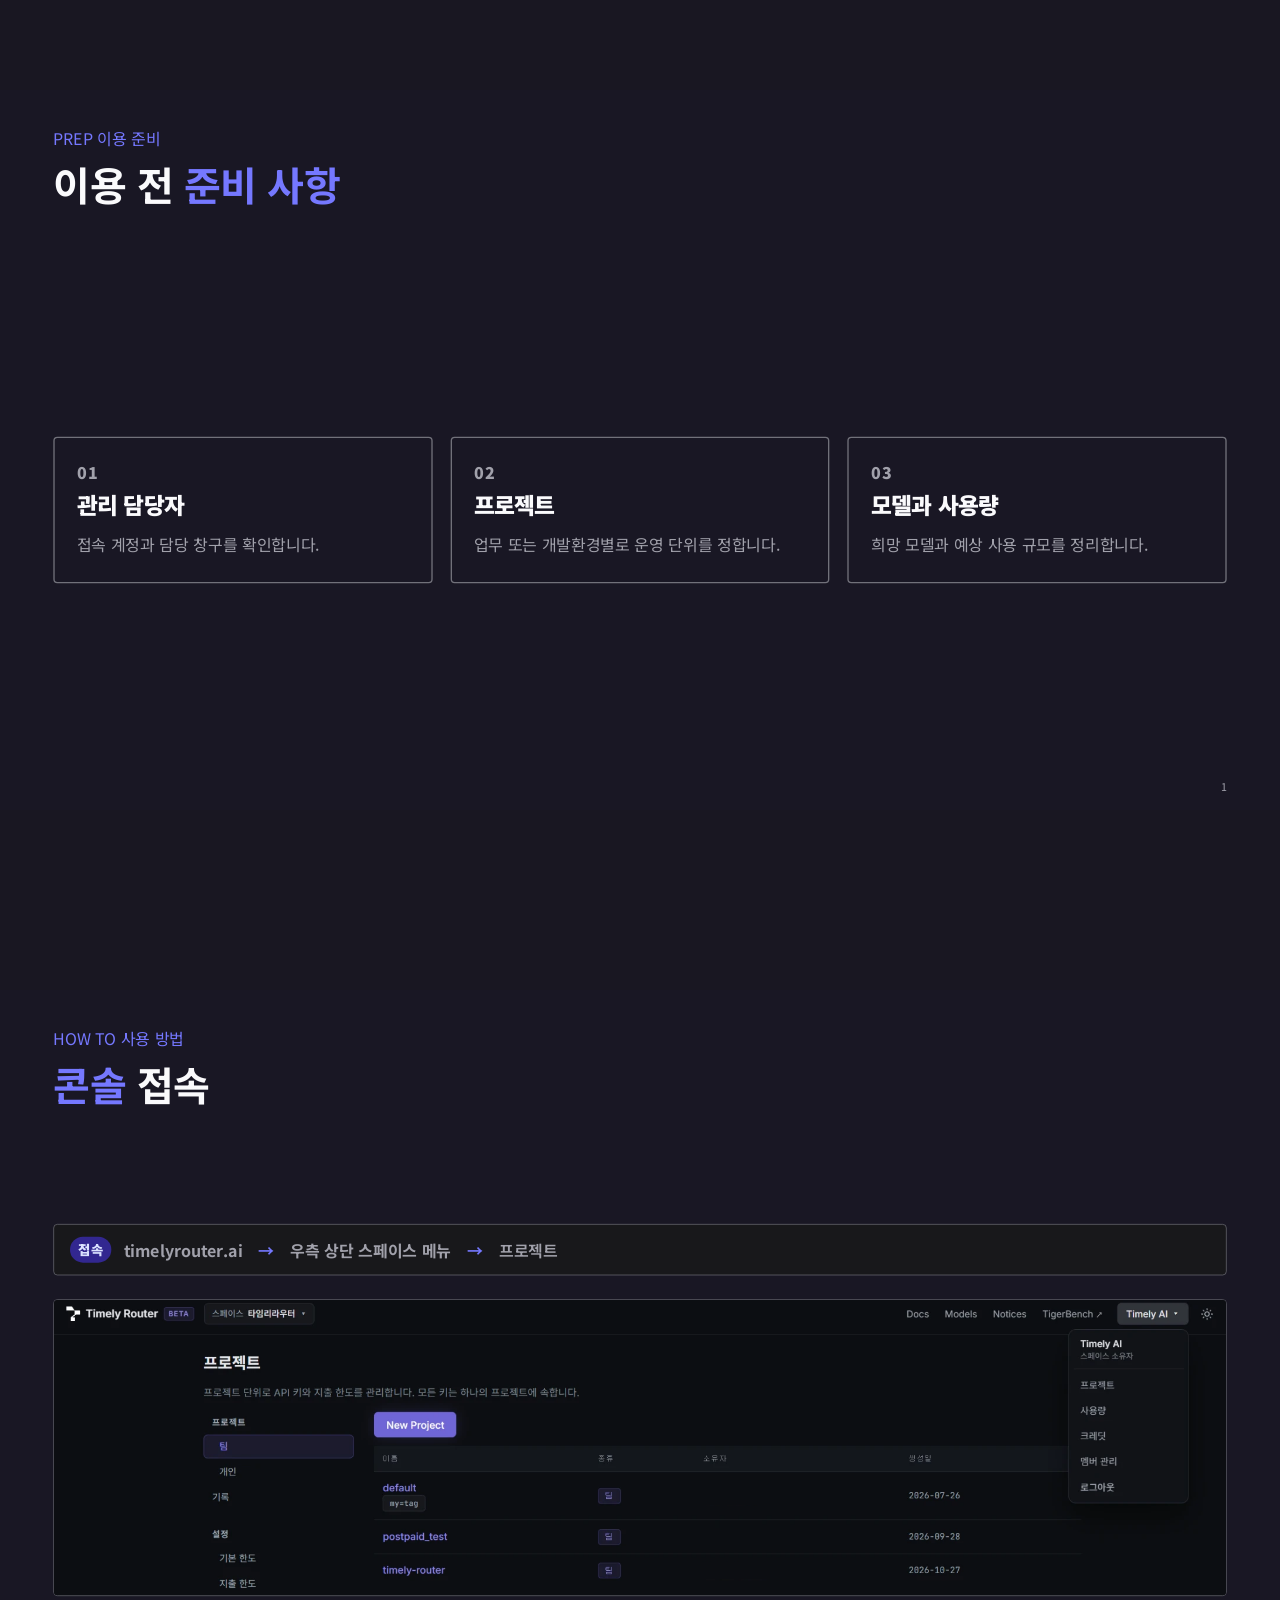
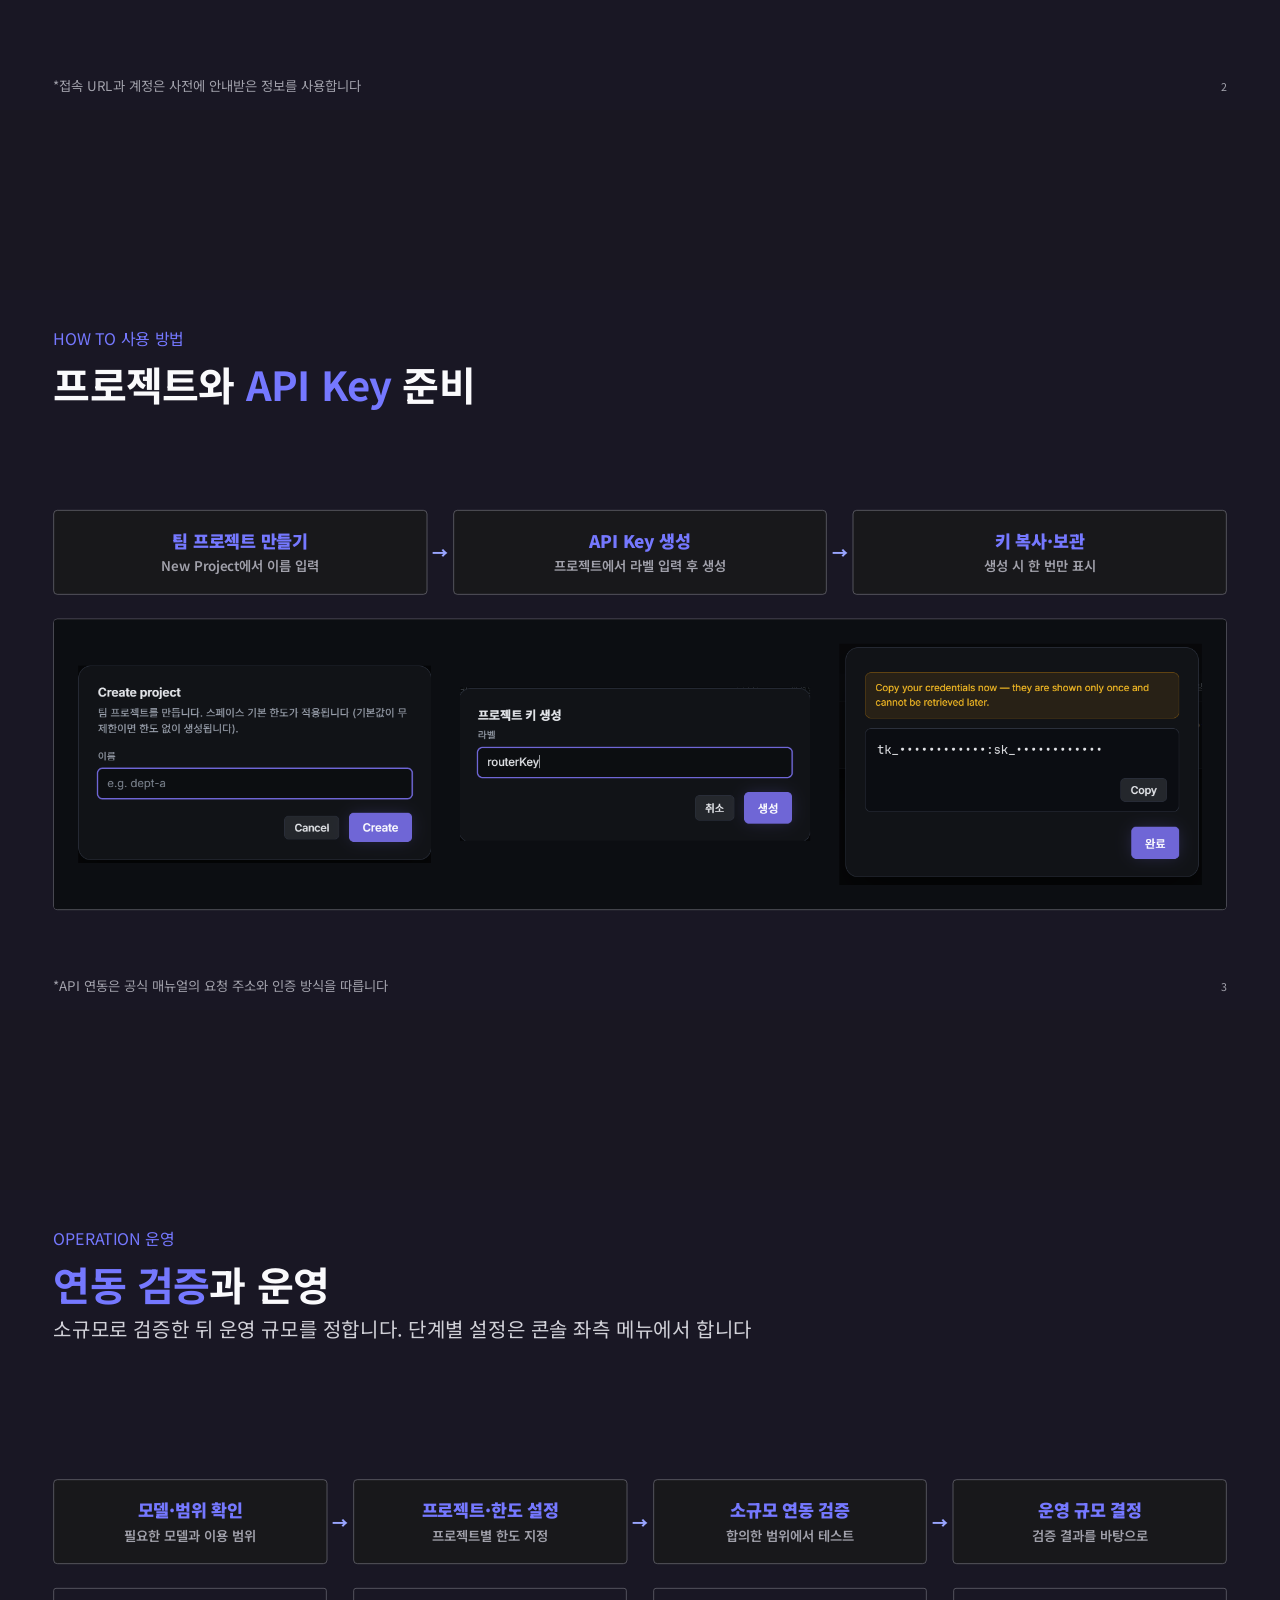
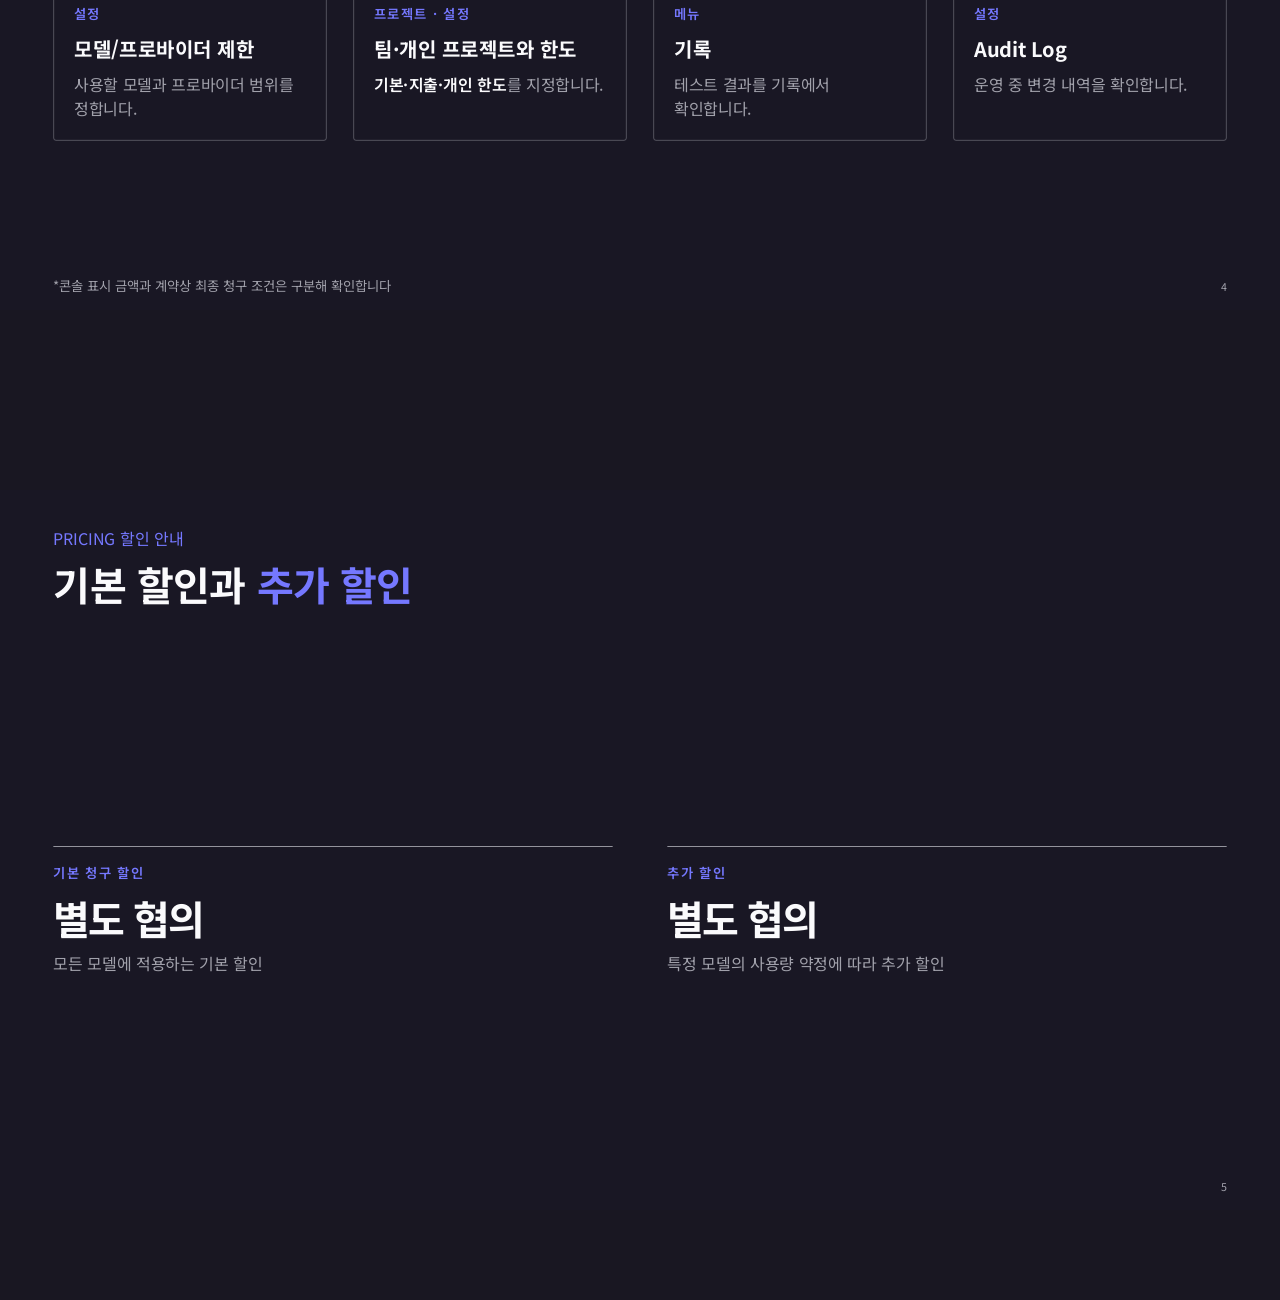
==== decks/timely-router-sk/deck.dark.html @ b6479460 "Switch Router deck to Lift Dark theme Co-Authored-By: Claude Opus 5.5 <noreply@anthropic.com> Claude" ====
<!DOCTYPE html>
<html data-theme="dark" lang="ko">
<head>
<meta charset="utf-8">
<title>Router 사용 방법과 할인 안내 (삽입용 본문 6장)</title>
<style>
/* ============================================================================
   upstage-deck.css — Upstage Deck (1920×1080)  ·  skill v2.1
   정본: Upstage Design System (Claude Design 프로젝트, 2026-09-11 3차 내보내기 · 09112)
         templates/{blue,dark,purple}-deck · tokens/deck.css · components/deck/*
         guidelines/deck_{grid,layout_rules,style_rules}.html
   이 파일은 정본의 값을 CSS 클래스로 옮긴 사본이다. 값을 바꾸려면 정본을 먼저 바꾸고
   scripts/sync-check.py 로 차이를 확인한 뒤 여기에 반영한다.
   레이아웃·타이포 = 1벌 (테마 무관) / 색 = [data-theme] 로만 바뀐다.
   덱 파일에서는 hex 를 쓰지 않는다. 색은 항상 var(--deck-*) 로만 참조한다.
   ============================================================================ */

/* ---------- 0. 팔레트 (테마별로 바뀌는 유일한 레이어) ----------
   각 값 옆 주석 = 정본 팔레트 토큰 (product.css --color-* / marketing.css) */
:root, [data-theme="blue"] {
  --deck-ground-cover: #99A5FF;        /* brand-300 · cover, ending */
  --deck-ground-mid: #C2CBFF;          /* brand-200 · contents, divider */
  --deck-ground-body: #FFFFFF;         /* neutral-0 */
  --deck-accent: #5B52FF;              /* brand-500 · eyebrow, emphasis, our bar, --primary */
  --deck-accent-cover: #5B52FF;        /* cover eyebrow */
  --deck-accent-soft: #99A5FF;         /* brand-300 · secondary strokes */
  --deck-text: #0A0A0C;                /* neutral-950 · ink */
  --deck-text-cover: #0A0A0C;          /* cover/ending title, byline, rule, footer */
  --deck-text-muted: #27272A;          /* neutral-800 · body sub, divider desc */
  --deck-text-subtle: #52525B;         /* neutral-600 · card + callout body, chart label */
  --deck-text-faint: #71717A;          /* neutral-500 · axis, captions */
  --deck-text-foot: #A1A1AB;           /* neutral-400 · footnote, placeholder */
  --deck-surface-tint: #F4F4F7;        /* neutral-100 · callout */
  --deck-rule: #D1D1D8;                /* neutral-300 · every stroke (200 dies on a projector) */
  --deck-rule-row: #A1A1AB;            /* neutral-400 · table row rules */
  --deck-rule-dark: #52525B;           /* neutral-600 · quote rule */
  --deck-track: #E4E4E9;               /* neutral-200 · bar-track FILL only */
  --deck-compare: #A1A1AB;             /* neutral-400 · competitor bars — never ink */
  --deck-featured-stroke: #0A0A0C;     /* featured card = ink border */
  --deck-impact-bg: #18181B;           /* neutral-900 · impact block */
  --deck-impact-text: #FFFFFF;
  --deck-line-art: #FFFFFF;            /* neutral-0 · cover/ending line-art */
  --deck-line-art-opacity: 0.45;
  --deck-card-bg: #FFFFFF;             /* neutral-0 · --card (deck components) */
  --deck-card-soft: #FAFAFC;           /* neutral-50 · --subtle */
  --deck-accent-tint: #EBF0FF;         /* brand-50 · --accent (pills, badges) */
  --deck-pill-border: #DBE2FF;         /* brand-100 */
  --deck-on-accent: #FFFFFF;           /* --primary-foreground */
  --deck-on-accent-dim: #C2CBFF;       /* brand-200 · label on accent fill */
  --deck-logo-lockup: url("[data-uri]");
  --deck-logo-lockup-cover: url("[data-uri]");
  --deck-logo-symbol: url("[data-uri]");
  --deck-pagenum: #A1A1AB;             /* neutral-400 · page number, all decks — never the accent */
  --deck-rule-top: #18181B;            /* neutral-900 · rule-top card / stat-line anchor */
  --deck-quote-rule: #52525B;          /* neutral-600 */
  --deck-ladder-rule: #D1D1D8;         /* neutral-300 · level-row hairline */
  --deck-cur-fill: #F4F4F7;            /* neutral-100 · level-row.cur */
  --deck-fill-hot: #5B52FF;            /* brand-500 · concept.hi / compare.now fill */
  --deck-on-fill: #FFFFFF;
  --deck-accent-fg: #3725AE;           /* brand-800 · --accent-foreground: text on accent tint (pills, badges, hot row) */
  --deck-on-fill-line: rgba(255,255,255,.55);
  --deck-diagram-connector: #99A5FF;  /* brand-300 · 연결선 */
  --deck-diagram-band: #C2CBFF;       /* brand-200 · 소프트 링·밴드 */
  --deck-diagram-fill: #EBF0FF;       /* brand-50 · 강조 면 */
}
[data-theme="dark"] {
  --deck-ground-cover: #0A0A0C;        /* neutral-950 */
  --deck-ground-mid: #0A0A0C;          /* neutral-950 · contents, divider (= cover) */
  --deck-ground-body: #191724;         /* indigo-tinted near-black · body ground (2026-09) */
  --deck-accent: #7578FF;              /* brand-400 — brand-500 은 다크에서 잠긴다 */
  --deck-accent-cover: #7578FF;
  --deck-accent-soft: #99A5FF;         /* brand-300 */
  --deck-text: #FAFAFC;                /* neutral-50 */
  --deck-text-cover: #FAFAFC;
  --deck-text-muted: #D1D1D8;          /* neutral-300 */
  --deck-text-subtle: #A1A1AB;         /* neutral-400 */
  --deck-text-faint: #A1A1AB;
  --deck-text-foot: #A1A1AB;
  --deck-surface-tint: #0A0A0C;        /* neutral-950 · callout on the #191724 body */
  --deck-rule: #71717A;                /* neutral-500 · --deck-stroke on dark (600 은 2.6:1) */
  --deck-rule-row: #52525B;            /* neutral-600 */
  --deck-rule-dark: #71717A;           /* neutral-500 */
  --deck-track: #27272A;               /* neutral-800 */
  --deck-compare: #D1D1D8;             /* neutral-300 */
  --deck-featured-stroke: #FAFAFC;     /* neutral-50 */
  --deck-impact-bg: #FAFAFC;           /* impact 는 밝게 반전 */
  --deck-impact-text: #0A0A0C;
  --deck-line-art: #8D5DF4;            /* purple-400 */
  --deck-line-art-opacity: 0.7;
  --deck-card-bg: #191724;             /* = body ground (bordered cards on dark) */
  --deck-card-soft: #18181B;           /* neutral-900 · --subtle */
  --deck-accent-tint: #322790;         /* brand-900 */
  --deck-pill-border: #3725AE;         /* brand-800 */
  --deck-on-accent: #FFFFFF;           /* white on brand-500 fill */
  --deck-on-accent-dim: #C2CBFF;       /* brand-200 · label on brand-500 fill */
  --deck-logo-lockup: url("[data-uri]");
  --deck-logo-lockup-cover: url("[data-uri]");
  --deck-logo-symbol: url("[data-uri]");
  --deck-pagenum: #A1A1AB;
  --deck-rule-top: #D1D1D8;            /* neutral-300 on dark */
  --deck-quote-rule: #FFFFFF;          /* neutral-0 on dark */
  --deck-ladder-rule: #71717A;         /* neutral-500 */
  --deck-cur-fill: #0A0A0C;            /* neutral-950 · black current row on #191724 */
  --deck-fill-hot: #5B52FF;            /* brand-500 (400 은 흰 글자 3.6:1) */
  --deck-on-fill: #FFFFFF;
  --deck-accent-fg: #DBE2FF;           /* brand-100 */
  --deck-on-fill-line: rgba(255,255,255,.55);
  --deck-diagram-connector: #99A5FF;  /* brand-300 · 연결선 */
  --deck-diagram-band: #5B52FF;       /* brand-500 · 소프트 링·밴드 (800 은 다크 바탕 1.7:1) */
  --deck-diagram-fill: #322790;       /* brand-900 · 강조 면 */
}
[data-theme="purple"] {
  --deck-ground-cover: #8D5DF4;        /* purple-400 */
  --deck-ground-mid: #EAE6FF;          /* purple-100 (= marketing --hero-bg) */
  --deck-ground-body: #FFFFFF;
  --deck-accent: #805CFB;              /* ups-purple (marketing) */
  --deck-accent-cover: #99A5FF;        /* brand-300 · 보라 바탕 위 파란 eyebrow (라인아트와 같은 색) */
  --deck-accent-soft: #8D5DF4;         /* purple-400 · page number */
  --deck-text: #0A0A0C;
  --deck-text-cover: #FFFFFF;          /* cover/ending 은 흰 잉크 */
  --deck-text-muted: #27272A;
  --deck-text-subtle: #52525B;
  --deck-text-faint: #71717A;
  --deck-text-foot: #A1A1AB;
  --deck-surface-tint: #F1EBFF;        /* purple-50 */
  --deck-rule: #D1D1D8;
  --deck-rule-row: #A1A1AB;
  --deck-rule-dark: #52525B;
  --deck-track: #E4E4E9;
  --deck-compare: #A1A1AB;
  --deck-featured-stroke: #0A0A0C;
  --deck-impact-bg: #18181B;
  --deck-impact-text: #FFFFFF;
  --deck-line-art: #99A5FF;            /* brand-300 · 보라 바탕 위 파란 라인아트 */
  --deck-line-art-opacity: 0.7;
  --deck-card-bg: #FFFFFF;
  --deck-card-soft: #FAFAFC;
  --deck-accent-tint: #F1EBFF;         /* purple-50 */
  --deck-pill-border: #EAE6FF;         /* purple-100 */
  --deck-on-accent: #FFFFFF;
  --deck-on-accent-dim: #EAE6FF;
  --deck-logo-lockup: url("[data-uri]");        /* body 는 검정 */
  --deck-logo-lockup-cover: url("[data-uri]");  /* cover/ending 은 흰색 */
  --deck-logo-symbol: url("[data-uri]");
  --deck-pagenum: #A1A1AB;
  --deck-rule-top: #18181B;
  --deck-quote-rule: #52525B;
  --deck-ladder-rule: #D1D1D8;
  --deck-cur-fill: #F4F4F7;
  --deck-fill-hot: #805CFB;            /* .purple --primary */
  --deck-on-fill: #FFFFFF;
  --deck-accent-fg: #442AD8;           /* .purple --accent-foreground */
  --deck-on-fill-line: rgba(255,255,255,.55);
  --deck-diagram-connector: #8D5DF4;  /* purple-400 · 연결선 */
  --deck-diagram-band: #EAE6FF;       /* purple-100 · 소프트 링·밴드 */
  --deck-diagram-fill: #F1EBFF;       /* purple-50 · 강조 면 */
}

/* ---------- 1. 스테이지 ---------- */
:root {
  --deck-font: "Noto Sans KR", "Noto Sans CJK KR", -apple-system, "Apple SD Gothic Neo", "Segoe UI", Roboto, "Malgun Gothic", sans-serif;
  --deck-w: 1920px; --deck-h: 1080px;
  --deck-gutter: 40px;      /* 3–4 col */
  --deck-gutter-2: 82px;    /* 2 col */
  --deck-gutter-5: 32px; --deck-gutter-6: 26px; --deck-gutter-8: 20px;
  --deck-gap-card: 27px;    /* deck components grid gap */
  --deck-gap-row: 18px;
  --deck-radius: 4px;       /* cards, callouts, charts */
  --deck-radius-component: 6px;    /* deck components (key/concept/compare/case/pipeline/example/screen) — 12 → 6 (2026-09) */
  /* 다이어그램 기하 — 정본 tokens/deck.css §DIAGRAMS (2026-09-11 내보내기) */
  --deck-diagram-stroke: 2px;            /* 연결선 */
  --deck-diagram-stroke-strong: 3px;     /* 강조 흐름 */
  --deck-diagram-dash: 6 5;              /* 궤도·암시 관계 */
  --deck-diagram-node-pitch: 72px;       /* 세로로 쌓는 소스 노드 간격 */
  --deck-diagram-r-hub: 110px;           /* 허브·순환 원 */
  --deck-diagram-r-satellite: 76px;      /* 위성 — 항상 정원 */
  --deck-diagram-r-orbit: 236px;
  --deck-diagram-r-flywheel: 95px;
  --deck-diagram-text-node: 24px;        /* 24–36, 700 */
  --deck-diagram-text-node-max: 36px;
  --deck-diagram-text-sub: 18px;         /* 18–20, 500 */
}
*, *::before, *::after { box-sizing: border-box; }
html, body { margin: 0; background: #191722; }
body { font-family: var(--deck-font); -webkit-font-smoothing: antialiased; }
.deck { display: block; }
.deck > section { height: 100vh; position: relative; overflow: hidden; }
.slide {
  position: absolute; left: 50%; top: 50%;
  width: var(--deck-w); height: var(--deck-h);
  transform: translate(-50%, -50%) scale(var(--deck-scale, 1));
  transform-origin: center; overflow: hidden;
  background: var(--deck-ground-body); color: var(--deck-text);
  font-family: var(--deck-font);
}
.slide, .slide * { word-break: keep-all; overflow-wrap: break-word; }
.slide h1, .slide h2, .slide h3, .slide h4, .slide p, .slide ul, .slide ol, .slide figure, .slide blockquote { margin: 0; padding: 0; }
.slide ul, .slide ol { list-style: none; }
.slide b, .slide strong { font-weight: 600; }
.slide em, .slide i { font-style: normal; }   /* 기울임 금지 — 강조는 굵기로 */
.slide img { display: block; }

@media print {
  @page { size: 1920px 1080px; margin: 0; }
  html, body { background: #fff; }
  .deck > section { height: 1080px; width: 1920px; break-after: page; page-break-after: always; overflow: hidden; }
  .slide { transform: none; left: 0; top: 0; }
  .deck-lines .tp, .deck-lines .tpd { animation: none !important; }
}

/* ---------- 2. 바탕 슬라이드 (cover · contents · divider · ending) ---------- */
.slide.cover, .slide.ending { background: var(--deck-ground-cover); color: var(--deck-text-cover); }
.slide.contents, .slide.divider { background: var(--deck-ground-mid); }

/* 라인아트: svg.deck-lines 인라인. 색은 currentColor. */
.deck-lines { position: absolute; left: 0; top: 0; width: 1920px; height: 1080px; color: var(--deck-line-art); }
.deck-lines > g { opacity: var(--deck-line-art-opacity); }
.deck-lines .tp { stroke-dasharray: 1 1; stroke-dashoffset: 0; animation: deck-trim 5s cubic-bezier(.7,0,.2,1) infinite; }
.deck-lines .tpd { animation: deck-dot 5s cubic-bezier(.7,0,.2,1) infinite; }
@keyframes deck-trim { 0%,40% { stroke-dashoffset: 0 } 58%,66% { stroke-dashoffset: 1 } 84%,100% { stroke-dashoffset: 2 } }
@keyframes deck-dot { 0%,44% { opacity: 1 } 52%,74% { opacity: 0 } 80%,100% { opacity: 1 } }
@media (prefers-reduced-motion: reduce) { .deck-lines .tp, .deck-lines .tpd { animation: none; } }

/* cover — eyebrow 42 y97 / title 108 y174 / rule y540 / byline 36 y601 */
.cover .eyebrow   { position: absolute; left: 90px; top: 97px;  font-size: 42px; line-height: 1; font-weight: 700; color: var(--deck-accent-cover); white-space: nowrap; }
.cover .title     { position: absolute; left: 90px; top: 174px; width: 1500px; font-size: 108px; line-height: 1.2; font-weight: 600; letter-spacing: -0.02em; color: var(--deck-text-cover); }
.cover .rule      { position: absolute; left: 90px; top: 540px; width: 77px; height: 1px; background: var(--deck-text-cover); }
.cover .byline    { position: absolute; left: 90px; top: 601px; font-size: 36px; line-height: 1; font-weight: 400; color: var(--deck-text-cover); white-space: nowrap; }
/* ending — title 108 y105 */
.ending .title    { position: absolute; left: 90px; top: 105px; font-size: 108px; line-height: 1; font-weight: 600; letter-spacing: -0.02em; color: var(--deck-text-cover); }
/* footer (cover · ending): lockup 164 wide x90 y978 · date x380 · copyright right 90 */
.cover .lockup, .ending .lockup { position: absolute; left: 90px; top: 978px; width: 164px; height: 53px; background: var(--deck-logo-lockup-cover) left top / 164px auto no-repeat; }
.date   { position: absolute; left: 380px; top: 993px; font-size: 20px; line-height: 1; font-weight: 400; color: var(--deck-text-cover); white-space: nowrap; }
.copy   { position: absolute; right: 90px; top: 1000px; font-size: 20px; line-height: 1; font-weight: 400; color: var(--deck-text-cover); white-space: nowrap; }

/* contents — 128px word baseline y987 · index bottom-anchored 73 */
.contents .word  { position: absolute; left: 90px; top: 879px; font-size: 128px; line-height: 1; font-weight: 700; letter-spacing: -0.03em; color: var(--deck-text); }
.contents .index { position: absolute; left: 1054px; bottom: 73px; display: grid; grid-template-columns: 46px auto; row-gap: 39px; font-size: 40px; line-height: 40px; font-weight: 400; color: var(--deck-text); }

/* divider — eyebrow 42 y106 · title 96/1.1 y174 (2줄 허용) · desc 36 flows 49px below · symbol 69 tall bottom-right */
.divider .eyebrow { position: absolute; left: 90px; top: 106px; font-size: 42px; line-height: 1; font-weight: 700; color: var(--deck-accent); white-space: nowrap; }
.divider .head    { position: absolute; left: 90px; top: 174px; width: 1500px; display: flex; flex-direction: column; gap: 49px; }
.divider .title   { font-size: 96px; line-height: 1.2; font-weight: 700; letter-spacing: -0.02em; color: var(--deck-text); }
.divider .desc    { width: 1200px; font-size: 36px; line-height: 1.4; font-weight: 400; color: var(--deck-text-muted); }
.divider .index   { position: absolute; left: 98px; top: 637px; display: grid; grid-template-columns: 88px 776px 88px 490px; row-gap: 22px; font-size: 30px; line-height: 30px; font-weight: 400; color: var(--deck-text); }
.symbol { position: absolute; right: 90px; bottom: 59px; width: 58px; height: 69px; background: var(--deck-logo-symbol) center / contain no-repeat; }

/* ---------- 3. 본문 슬라이드 (body) ---------- */
/* head: eyebrow 24/400 y61 · title 60 y110 · sub 30 y193 — x80, 폭 1760 */
.body .eyebrow { position: absolute; left: 80px; top: 61px;  font-size: 24px; line-height: 1; font-weight: 400; color: var(--deck-accent); white-space: nowrap; }
.body .title   { position: absolute; left: 80px; top: 110px; width: 1760px; font-size: 60px; line-height: 1; font-weight: 700; letter-spacing: -0.01em; color: var(--deck-text); white-space: nowrap; }
.body .title .hl { color: var(--deck-accent); }
.body .sub     { position: absolute; left: 80px; top: 193px; width: 1760px; font-size: 30px; line-height: 1; font-weight: 400; color: var(--deck-text-muted); white-space: nowrap; }
/* content well — 단 하나의 기하: x80 y250 1760×760, 세로 패딩 60 만. 가로 패딩 금지. */
.well { position: absolute; left: 80px; top: 250px; width: 1760px; height: 760px; padding: 60px 0; display: flex; flex-direction: column; justify-content: center; gap: 36px; }
.well.placeholder { padding: 0; border: 2px dashed var(--deck-rule); align-items: center; font-size: 30px; color: var(--deck-text-foot); }
/* 그림·다이어그램 단독: well 정중앙 */
.well.center { align-items: center; }
.well.center > img, .well.center > svg { max-width: 100%; max-height: 100%; }
/* foot: footnote 20 y1034 · page 16 y1036 */
.body .foot { position: absolute; left: 80px; top: 1034px; font-size: 20px; line-height: 1; font-weight: 400; color: var(--deck-text-foot); white-space: nowrap; }
.body .page { position: absolute; right: 80px; top: 1036px; font-size: 16px; line-height: 1; font-weight: 400; color: var(--deck-pagenum); white-space: nowrap; }

/* ---------- 4. 본문 부품 (템플릿 고유) ---------- */
/* 4.1 cards — 3-up / 4-up, gutter 40. 기본 = 테두리 카드(1.5px neutral-300, radius 4, pad 22/30/30, 같은 높이).
        .cards.ruled = 상단 rule 만 (아이콘 행). 한 행에는 한 가지 처리만. .featured = 잉크 테두리 (장당 1). */
.cards { display: grid; grid-template-columns: repeat(3, 1fr); gap: var(--deck-gutter); align-content: center; align-items: stretch; }
.cards.four { grid-template-columns: repeat(4, 1fr); }
.cards.two  { grid-template-columns: repeat(2, 1fr); gap: var(--deck-gutter-2); }
.cards.five { grid-template-columns: repeat(5, 1fr); gap: var(--deck-gutter-5); }
.cards.six  { grid-template-columns: repeat(6, 1fr); gap: var(--deck-gutter-6); }
.cards.five .card h4, .cards.six .card h4 { font-size: 28px; }
.cards.five .card p, .cards.six .card p { font-size: 24px; }
.cards.five .card, .cards.six .card { padding: 20px 22px 24px; }
.card { border: 1.5px solid var(--deck-rule); border-radius: var(--deck-radius); padding: 22px 30px 30px; background: var(--deck-ground-body); }
.card.featured, .card.fill { border-color: var(--deck-featured-stroke); }
.cards.ruled .card { border: 0; border-top: 1.5px solid var(--deck-rule-top); border-radius: 0; padding: 22px 0 0; }
.cards.ruled .card.featured, .cards.ruled .card.fill { border-top-color: var(--deck-accent); }
.card .kicker { font-size: 20px; font-weight: 600; letter-spacing: 0.1em; text-transform: uppercase; color: var(--deck-accent); }
.card h4 { font-size: 34px; font-weight: 700; letter-spacing: -0.005em; margin: 16px 0 14px; color: var(--deck-text); }
.card p  { font-size: 28px; font-weight: 400; line-height: 1.5; color: var(--deck-text-subtle); }
.card p b { color: var(--deck-text); }
.cards.four .card h4 { font-size: 30px; }
.cards.four .card p  { font-size: 24px; }
.card .icon { display: block; width: 36px; height: 36px; color: var(--deck-accent); stroke-width: 2; }
.card .icon + h4 { margin-top: 18px; }

/* 4.2 chart — row chart: ONE grid, label/value content-sized (max-content 1fr max-content), rows display:contents */
.chart { display: grid; grid-template-columns: max-content 1fr max-content; column-gap: 14px; row-gap: 22px; align-items: center; align-content: center; }
.chart.noval { grid-template-columns: max-content 1fr; }
.chart .row { display: contents; }
.chart .row .label { font-size: 26px; font-weight: 500; color: var(--deck-text-subtle); text-align: right; white-space: nowrap; }
.chart .row .track { height: 36px; background: var(--deck-track); border-radius: 0 8px 8px 0; position: relative; overflow: hidden; }
.chart .row .track .bar { display: block; height: 100%; background: var(--deck-compare); border-radius: 0 8px 8px 0; }
.chart .row .value { font-size: 28px; font-weight: 600; text-align: right; color: var(--deck-text); letter-spacing: -0.01em; white-space: nowrap; }
.chart .row.hi .label { font-weight: 600; color: var(--deck-accent); }
.chart .row.hi .track .bar { background: var(--deck-accent); }
.chart .row.hi .value { color: var(--deck-accent); }
.chart .axis { grid-column: 2; font-size: 20px; font-weight: 400; color: var(--deck-text-faint); letter-spacing: 0.04em; margin-top: -8px; }
.chart .chart-title { grid-column: 1 / -1; font-size: 28px; font-weight: 600; color: var(--deck-text); margin-bottom: 4px; }
/* vertical growth bars (시계열) — chart 격자와 무관 */
.growth { display: grid; grid-auto-flow: column; grid-auto-columns: 1fr; column-gap: 26px; align-items: end; height: 420px; }
.growth .gb { display: flex; flex-direction: column; align-items: center; justify-content: flex-end; height: 100%; }
.growth .gb .bar { width: 100%; background: var(--deck-compare); border-radius: var(--deck-radius) var(--deck-radius) 0 0; }
.growth .gb.hi .bar { background: var(--deck-accent); }
.growth .gb.next .bar { background: transparent; border: 2px dashed var(--deck-accent); }
.growth .gb .lab { margin-top: 14px; font-size: 24px; font-weight: 600; color: var(--deck-text-subtle); text-align: center; line-height: 1.2; }
.growth .gb.hi .lab { color: var(--deck-accent); }
.growth .gb .val { font-size: 28px; font-weight: 600; color: var(--deck-text); margin-bottom: 10px; letter-spacing: -0.01em; }
.growth .gb.hi .val { color: var(--deck-accent); }

/* 4.3 callout — 틴트 최대 2, impact 장당 1 */
.callout { background: var(--deck-surface-tint); border-radius: var(--deck-radius); padding: 28px 36px; display: flex; gap: 26px; align-items: flex-start; }
.callout .tag { font-size: 20px; font-weight: 600; letter-spacing: 0.12em; color: var(--deck-accent); flex-shrink: 0; padding-top: 9px; }
.callout .text { flex: 1; min-width: 0; font-size: 28px; font-weight: 400; line-height: 1.55; color: var(--deck-text-subtle); }
.callout .text b { color: var(--deck-text); }
.callout.impact { background: var(--deck-impact-bg); padding: 22px 32px; }
.callout.impact .tag, .callout.impact .text, .callout.impact .text b { color: var(--deck-impact-text); }

/* 4.4 split — 텍스트 + 그림 */
.split { display: grid; grid-template-columns: 1fr 1fr; gap: var(--deck-gutter-2); align-items: center; height: 100%; }
.split.wide-right { grid-template-columns: 0.8fr 1.2fr; }
/* 원본 열 비율 유지용 (Case B) — 열 경계가 3열 그리드(560/1160)에 맞도록 gap 40 */
.split.ratio-1-1 { grid-template-columns: 1fr 1fr; gap: var(--deck-gutter-2); }
.split.ratio-1-2 { grid-template-columns: 1fr 2fr; gap: var(--deck-gutter); }
.split.ratio-2-1 { grid-template-columns: 2fr 1fr; gap: var(--deck-gutter); }
.split.ratio-1-3 { grid-template-columns: 1fr 3fr; gap: var(--deck-gutter); }
.split.ratio-3-1 { grid-template-columns: 3fr 1fr; gap: var(--deck-gutter); }
.split .screen-panel { height: 100%; }
.split .screen-panel .frame img { max-height: 640px; }
.split .col { display: flex; flex-direction: column; gap: 24px; }
.split ul { display: flex; flex-direction: column; gap: 16px; }
.split li { font-size: 28px; line-height: 1.5; color: var(--deck-text-subtle); padding-left: 28px; position: relative; }
.split li::before { content: ""; position: absolute; left: 0; top: 18px; width: 14px; height: 1.5px; background: var(--deck-accent); }
.split li b { color: var(--deck-text); }

/* 4.4b split.thirds — 정본 12 Body · split: 1/3 텍스트(rule-top stats ≤3) + 2/3 무엇이든 (560 / 1160, gutter 40) */
.split.thirds { grid-template-columns: 1fr 2fr; gap: var(--deck-gutter); align-items: stretch; }
.stat-lines { display: grid; grid-template-rows: repeat(auto-fit, minmax(0, 1fr)); min-height: 0; }
.stat-line { border-top: 1.5px solid var(--deck-rule-top); padding-top: 32px; display: flex; flex-direction: column; justify-content: flex-start; }
.stat-line .value { font-size: 60px; line-height: 1; font-weight: 700; letter-spacing: -0.02em; color: var(--deck-text); font-variant-numeric: tabular-nums; }
.stat-line .label { margin-top: 14px; font-size: 24px; line-height: 1.3; font-weight: 400; color: var(--deck-text-subtle); }

/* 4.4c deck-figure — recolor-svg.py 로 색만 바꾼 외부 다이어그램. 크기는 well 안, 서체는 덱 것 */
.deck-figure { max-width: 100%; max-height: 640px; height: auto; font-family: var(--deck-font); }
.deck-figure text { font-family: var(--deck-font); }

/* 4.5 lead — 본문 한 단락 */
.lead { font-size: 32px; line-height: 1.55; color: var(--deck-text); max-width: 64ch; }
.lead b { color: var(--deck-accent); }

/* ---------- 5. Deck 컴포넌트 (components/deck/* 와 1:1) ----------
   클래스명 = 정본 컴포넌트명(kebab-case). 색은 semantic 토큰 매핑:
   --card→card-bg · --subtle→card-soft · --foreground→text · --muted-foreground→text-subtle
   --border→rule(row) · --border-medium→rule · --primary→accent · --accent→accent-tint */

/* StatTile — rule-top(1.5px --deck-rule-top) · label 20/600 accent uppercase · value 60/700 ink · unit 24/600 · detail 24 (09112) */
.stat-tiles { display: grid; grid-template-columns: repeat(3, 1fr); gap: var(--deck-gutter); align-content: center; }
.stat-tiles.two { grid-template-columns: repeat(2, 1fr); gap: var(--deck-gutter-2); }
.stat-tiles.four { grid-template-columns: repeat(4, 1fr); }
.stat-tiles.stack { grid-template-columns: 1fr; gap: var(--deck-gap-card); }
.stat-tile { border-top: 1.5px solid var(--deck-rule-top); padding-top: 24px; background: transparent; }
.stat-tile .label { font-size: 20px; font-weight: 600; letter-spacing: 0.1em; text-transform: uppercase; color: var(--deck-accent); }
.stat-tile .value { margin-top: 16px; font-size: 60px; font-weight: 700; color: var(--deck-text); letter-spacing: -0.04em; line-height: 1.25; font-variant-numeric: tabular-nums; }
.stat-tile .value small { font-size: 24px; letter-spacing: 0; margin-left: 6px; font-weight: 600; color: var(--deck-text); }
.stat-tile p { margin-top: 14px; font-size: 24px; color: var(--deck-text-subtle); line-height: 1.4; }

/* LevelRow — 294 / 267 / 1fr, gap 27 · .cur 현재 · .hot 목표 · rows flex:1 */
.level-rows { display: grid; grid-template-columns: max-content max-content minmax(0, 1fr); grid-auto-rows: minmax(0, 1fr); column-gap: var(--deck-gap-card); }
.level-row { display: grid; grid-column: 1 / -1; grid-template-columns: subgrid; column-gap: var(--deck-gap-card); align-items: center; border-bottom: 1px solid var(--deck-ladder-rule); padding: 12px 9px; }
.level-row:last-child { border-bottom: 0; }
.level-row.cur { background: var(--deck-cur-fill); }
.level-row.hot { background: var(--deck-accent-tint); }
.level-row .name { display: block; font-size: 26px; font-weight: 900; letter-spacing: -0.01em; color: var(--deck-text); }
.level-row.hot .name { color: var(--deck-accent-fg); }
.level-row .lvl { display: flex; align-items: center; gap: 14px; }
.level-row .latin { display: block; font-size: 20px; color: var(--deck-text-subtle); font-weight: 600; margin-top: 3px; }
.level-row .pill { display: inline-block; line-height: 1.2; font-size: 20px; font-weight: 800; letter-spacing: 0.06em; color: var(--deck-accent-fg); background: var(--deck-accent-tint); border: 1px solid var(--deck-pill-border); border-radius: 999px; padding: 3px 12px; }
.level-row .mid { font-size: 26px; font-weight: 800; color: var(--deck-text-subtle); line-height: 1.3; }
.level-row.hot .mid { color: var(--deck-accent-fg); }
.level-row.hot .note { color: var(--deck-text-muted); }
.level-row .note { font-size: 24px; color: var(--deck-text-subtle); line-height: 1.45; }

/* KeyCard — kicker 22 / lead 26 / detail 24 · radius 12 */
.key-cards { display: grid; grid-template-columns: repeat(3, 1fr); gap: var(--deck-gap-card); align-content: center; }
.key-cards.two { grid-template-columns: repeat(2, 1fr); }
.key-cards.four { grid-template-columns: repeat(4, 1fr); }
.key-cards.stack { grid-template-columns: 1fr; }
.key-card { border: 1px solid var(--deck-rule); border-radius: var(--deck-radius-component); background: var(--deck-card-bg); padding: 24px 30px; }
.key-card .kicker { font-size: 22px; font-weight: 800; color: var(--deck-accent); letter-spacing: 0.06em; }
.key-card .lead { display: block; font-size: 26px; font-weight: 900; letter-spacing: -0.015em; color: var(--deck-text); margin-top: 6px; max-width: none; line-height: 1.3; }
.key-card .lead small { font-size: 22px; color: var(--deck-accent); font-weight: 800; margin-left: 9px; }
.key-card p { margin-top: 11px; font-size: 24px; color: var(--deck-text-subtle); line-height: 1.6; }

/* ConceptCard — no 24 / h4 34 / one 24 / body 24 / level 20 · .hi = accent 면 (행당 1) */
.concept-cards { display: grid; grid-template-columns: repeat(3, 1fr); gap: var(--deck-gap-card); align-content: center; align-items: stretch; }
.concept-cards.two { grid-template-columns: repeat(2, 1fr); }
.concept-cards.four { grid-template-columns: repeat(4, 1fr); }
.concept-card { border: 2px solid var(--deck-rule); border-radius: var(--deck-radius-component); background: var(--deck-card-bg); color: var(--deck-text); padding: 33px 33px 36px; display: flex; flex-direction: column; }
.concept-card .no { font-size: 24px; font-weight: 900; letter-spacing: 0.06em; color: var(--deck-text-subtle); }
.concept-card h4 { margin-top: 12px; font-size: 34px; font-weight: 900; letter-spacing: -0.02em; line-height: 1.15; }
.concept-card h4 small { display: block; margin-top: 12px; font-size: 24px; font-weight: 700; color: var(--deck-text-subtle); }
.concept-card .one { margin-top: 18px; font-size: 24px; font-weight: 800; color: var(--deck-accent); }
.concept-card p { margin-top: 21px; font-size: 24px; line-height: 1.66; color: var(--deck-text-subtle); }
.concept-card .level-tag { margin-top: auto; padding-top: 24px; font-size: 20px; font-weight: 800; letter-spacing: 0.1em; color: var(--deck-accent); }
.concept-card.hi { border-color: transparent; background: var(--deck-fill-hot); color: var(--deck-on-fill); }
.concept-card.hi .no, .concept-card.hi h4 small, .concept-card.hi .level-tag { color: var(--deck-on-accent-dim); }
.concept-card.hi .one, .concept-card.hi p { color: var(--deck-on-fill); }

/* CompareCard — was / now (정확히 둘) */
.compare-cards { display: flex; gap: var(--deck-gap-card); align-items: stretch; min-height: 380px; }
.compare-card { flex: 1; position: relative; border-radius: var(--deck-radius-component); padding: 30px 33px; display: flex; flex-direction: column; background: var(--deck-card-bg); border: 2px solid var(--deck-rule); color: var(--deck-text); }
.compare-card .tag { font-size: 20px; font-weight: 800; letter-spacing: 0.1em; text-transform: uppercase; color: var(--deck-text-subtle); }
.compare-card h3 { margin-top: 9px; font-size: 36px; font-weight: 900; letter-spacing: -0.02em; }
.compare-card p { margin-top: 15px; font-size: 24px; line-height: 1.6; color: var(--deck-text-subtle); }
.compare-card .tech { margin-top: auto; padding-top: 27px; border-top: 1px solid var(--deck-rule); font-size: 22px; font-weight: 800; }
.compare-card .tech .tl { display: block; font-size: 20px; font-weight: 700; letter-spacing: 0.06em; margin-bottom: 5px; color: var(--deck-text-subtle); }
.compare-card .level-tag { position: absolute; right: 24px; top: 24px; font-size: 20px; font-weight: 900; letter-spacing: 0.08em; border-radius: 999px; padding: 5px 14px; background: var(--deck-card-soft); color: var(--deck-text-subtle); border: 1px solid var(--deck-rule); }
.compare-card.now { background: var(--deck-fill-hot); border-color: transparent; color: var(--deck-on-fill); }
.compare-card.now .tag, .compare-card.now .tech .tl { color: var(--deck-on-accent-dim); }
.compare-card.now p { color: var(--deck-on-fill); }
.compare-card.now .tech { border-top-color: var(--deck-on-fill-line); }
.compare-card.now .level-tag { background: rgba(255,255,255,.18); color: var(--deck-on-fill); border-color: var(--deck-on-fill-line); }
.compare-cards .vs { align-self: center; font-size: 28px; font-weight: 900; color: var(--deck-accent); flex: none; width: 39px; text-align: center; }

/* CaseRow — badge 96 / text · title 24 / detail 22 */
.case-rows { display: flex; flex-direction: column; gap: var(--deck-gap-row); justify-content: center; }
.case-row { display: grid; grid-template-columns: 96px 1fr; gap: var(--deck-gap-row); align-items: center; border: 1px solid var(--deck-rule); border-radius: var(--deck-radius-component); background: var(--deck-card-bg); padding: 12px 21px; }
.case-row .badge { height: 39px; border-radius: var(--deck-radius); background: var(--deck-accent-tint); color: var(--deck-accent-fg); display: grid; place-items: center; font-size: 22px; font-weight: 900; }
.case-row b { display: block; font-size: 24px; font-weight: 800; letter-spacing: -0.01em; line-height: 1.3; color: var(--deck-text); }
.case-row span { display: block; font-size: 22px; color: var(--deck-text-subtle); margin-top: 3px; line-height: 1.4; }

/* Pipeline — steps with → · title 24 / detail 20 */
.pipeline { display: flex; align-items: center; }
.pipeline .step { flex: 1; background: var(--deck-card-soft); border: 1px solid var(--deck-rule); border-radius: var(--deck-radius-component); padding: 26px 16px 28px; text-align: center; }
.pipeline .step b { display: block; font-size: 26px; font-weight: 900; color: var(--deck-accent); letter-spacing: -0.01em; }
.pipeline .step span { display: block; font-size: 20px; color: var(--deck-text-subtle); margin-top: 5px; font-weight: 600; }
.pipeline .arrow { flex: none; width: 39px; text-align: center; color: var(--deck-accent-soft); font-size: 24px; font-weight: 900; }

/* Chip — soft / square / outline / eyebrow / now */
.chips { display: flex; align-items: center; gap: 12px; flex-wrap: wrap; }
.chip { display: inline-block; white-space: nowrap; font-size: 20px; font-weight: 800; color: var(--deck-accent-fg); background: var(--deck-accent-tint); border-radius: 999px; padding: 5px 15px; letter-spacing: 0.02em; }
.chip.square { width: 96px; height: 39px; border-radius: var(--deck-radius); display: grid; place-items: center; font-size: 22px; font-weight: 900; padding: 0; }
.chip.outline { font-size: 20px; font-weight: 900; letter-spacing: 0.08em; background: var(--deck-card-soft); color: var(--deck-text-subtle); border: 1px solid var(--deck-rule); padding: 5px 14px; }
.chip.eyebrow-chip { font-size: 20px; font-weight: 800; letter-spacing: 0.1em; text-transform: uppercase; color: var(--deck-text-subtle); background: transparent; padding: 0; }
.chip.now { font-size: 20px; letter-spacing: 0.06em; border: 1px solid var(--deck-pill-border); padding: 3px 12px; }

/* ExampleLine — badge → action → result */
.example-line { border: 1px solid var(--deck-rule); border-radius: var(--deck-radius-component); background: var(--deck-card-soft); padding: 18px 24px; display: flex; align-items: center; gap: var(--deck-gap-row); font-size: 24px; color: var(--deck-text-subtle); font-weight: 700; }
.example-line .badge { flex: none; font-size: 20px; font-weight: 900; letter-spacing: 0.06em; color: var(--deck-accent-fg); background: var(--deck-accent-tint); border-radius: 999px; padding: 5px 12px; }
.example-line .arrow { color: var(--deck-accent); padding: 0 6px; }
.example-line .result { color: var(--deck-text-subtle); font-weight: 600; }

/* ScreenPanel — 스크린샷 + 캡션 (well 정중앙) */
.screen-panel { display: flex; flex-direction: column; min-height: 0; gap: 12px; justify-content: center; align-items: center; }
.screen-panel .frame { flex: 0 1 auto; min-height: 0; max-width: 100%; border-radius: var(--deck-radius-component); overflow: hidden; border: 1px solid var(--deck-rule); background: var(--deck-card-bg); }
.screen-panel .frame img { width: auto; max-width: 100%; height: auto; max-height: 600px; object-fit: contain; display: block; }
.screen-panel.fill { height: 100%; }
.screen-panel.fill .frame { flex: 1 1 auto; width: 100%; }
.screen-panel.fill .frame img { width: 100%; height: 100%; max-height: none; object-fit: cover; }
.screen-panel .caption { font-size: 22px; color: var(--deck-text-subtle); text-align: center; font-weight: 600; }

/* QuoteCard — mark 72/.6 · rule neutral-600 · quote 32 · attribution 24 on one baseline */
.quote-cards { display: grid; grid-template-columns: repeat(3, 1fr); gap: var(--deck-gutter); align-items: stretch; }
.quote-cards.two { grid-template-columns: repeat(2, 1fr); gap: var(--deck-gutter-2); }
.quote-card { display: flex; flex-direction: column; height: 100%; }
.quote-card .mark { display: block; font-size: 72px; line-height: .6; font-weight: 900; color: var(--deck-text); margin-bottom: 14px; }
.quote-card .inner { flex: 1; display: flex; flex-direction: column; border-left: 1px solid var(--deck-quote-rule); padding-left: 26px; }
.quote-card blockquote { font-size: 32px; line-height: 1.42; font-weight: 400; color: var(--deck-text); }
.quote-card blockquote b { font-weight: 700; color: var(--deck-accent); }
.quote-card figcaption { margin-top: auto; padding-top: 40px; font-size: 24px; line-height: 1.45; color: var(--deck-text); }
.quote-card figcaption::before { content: "— "; }

/* DeckTable — rule-only: header 24/500 muted + 1.5px ink rule · cells 32 · row rules 1px neutral-400 · tr.hi accent */
.deck-table { width: 100%; border-collapse: collapse; font-variant-numeric: tabular-nums; }
.deck-table th { text-align: left; padding: 0 0 22px; font-size: 24px; font-weight: 500; color: var(--deck-text-subtle); border-bottom: 1.5px solid var(--deck-text); }
.deck-table td { padding: 30px 0; font-size: 32px; font-weight: 400; color: var(--deck-text-subtle); border-bottom: 1px solid var(--deck-rule-row); vertical-align: middle; }
.deck-table td:first-child { color: var(--deck-text); font-weight: 700; }
.deck-table tr.hi td { color: var(--deck-accent); font-weight: 700; }
.deck-table th + th, .deck-table td + td { padding-left: 20px; }

/* Timeline — caption 24 above · dot 16 on 2px line · date 32/800 below · .hi = accent dot+date */
.timeline { display: flex; flex-direction: column; }
.timeline .captions, .timeline .dates { display: grid; grid-auto-flow: column; grid-auto-columns: 1fr; gap: var(--deck-gap-card); }
.timeline .captions > * { text-align: center; font-size: 24px; line-height: 1.45; color: var(--deck-text); }
.timeline .line { position: relative; margin: 28px 0 20px; height: 16px; }
.timeline .line::before { content: ""; position: absolute; left: 0; right: 0; top: 50%; height: 2px; background: var(--deck-rule); transform: translateY(-50%); }
.timeline .line .dots { position: relative; display: grid; grid-auto-flow: column; grid-auto-columns: 1fr; gap: var(--deck-gap-card); height: 100%; }
.timeline .line .dots > * { display: flex; align-items: center; justify-content: center; }
.timeline .line .dots > *::before { content: ""; width: 16px; height: 16px; border-radius: 50%; background: var(--deck-text); display: block; }
.timeline .line .dots > .hi::before { background: var(--deck-accent); }
.timeline .dates > * { text-align: center; font-size: 32px; font-weight: 800; color: var(--deck-text); }
.timeline .dates > .hi { color: var(--deck-accent); }

</style>

<link rel="preconnect" href="https://fonts.googleapis.com">
<link href="https://fonts.googleapis.com/css2?family=Noto+Sans+KR:wght@400;500;600;700;800;900&display=swap" rel="stylesheet">
<script>
(function(){
  function fit(){var s=Math.min(innerWidth/1920,innerHeight/1080);document.documentElement.style.setProperty('--deck-scale',s>0?s:1);}
  function number(){var secs=document.querySelectorAll('.deck > section');secs.forEach(function(sec,i){var p=sec.querySelector('.page');if(p)p.textContent=String(i+1);});}
  function go(n){var secs=document.querySelectorAll('.deck > section');if(!secs.length)return;n=Math.max(0,Math.min(secs.length-1,n));secs[n].scrollIntoView({block:'start'});location.hash='#'+(n+1);}
  function cur(){var secs=Array.from(document.querySelectorAll('.deck > section'));var y=scrollY+innerHeight/2;for(var i=0;i<secs.length;i++){if(secs[i].offsetTop<=y&&secs[i].offsetTop+secs[i].offsetHeight>y)return i;}return 0;}
  var themes=['blue','dark','purple'];
  addEventListener('keydown',function(e){
    if(e.metaKey||e.ctrlKey||e.altKey)return;
    if(e.key==='ArrowRight'||e.key==='PageDown'||e.key===' '){e.preventDefault();go(cur()+1);}
    else if(e.key==='ArrowLeft'||e.key==='PageUp'){e.preventDefault();go(cur()-1);}
    else if(e.key==='Home'){go(0);} else if(e.key==='End'){go(1e9);}
    else if(e.key==='d'||e.key==='D'){var t=document.documentElement.getAttribute('data-theme')||'blue';document.documentElement.setAttribute('data-theme',themes[(themes.indexOf(t)+1)%themes.length]);}
  });
  addEventListener('resize',fit);
  function tone(){document.querySelectorAll('.screen-panel .frame img').forEach(function(img){function go(){try{var c=document.createElement('canvas');c.width=16;c.height=16;var x=c.getContext('2d');x.drawImage(img,0,0,16,16);var d=x.getImageData(0,0,16,16).data,r=0,g=0,b=0,n=0;for(var i=0;i<d.length;i+=4){if(d[i+3]<128)continue;r+=d[i];g+=d[i+1];b+=d[i+2];n++;}if(n)img.parentElement.style.background='rgb('+Math.round(r/n)+','+Math.round(g/n)+','+Math.round(b/n)+')';}catch(e){}}if(img.complete)go();else img.addEventListener('load',go);});}
  addEventListener('DOMContentLoaded',function(){fit();number();tone();if(window.lucide)lucide.createIcons();var h=parseInt((location.hash||'').slice(1));if(h>0)setTimeout(function(){go(h-1)},50);});
})();
</script>

</head>
<body>
<div class="deck">

<!-- 원본 02 · 이용 전 준비 사항 -->
<section>
<div class="slide body">
  <div class="eyebrow">PREP 이용 준비</div>
  <h2 class="title">이용 전 <span class="hl">준비 사항</span></h2>
  <div class="well">
    <div class="concept-cards">
      <div class="concept-card"><div class="no">01</div><h4>관리 담당자</h4><p>접속 계정과 담당 창구를 확인합니다.</p></div>
      <div class="concept-card"><div class="no">02</div><h4>프로젝트</h4><p>업무 또는 개발환경별로 운영 단위를 정합니다.</p></div>
      <div class="concept-card"><div class="no">03</div><h4>모델과 사용량</h4><p>희망 모델과 예상 사용 규모를 정리합니다.</p></div>
    </div>
  </div>
  <div class="page"></div>
</div>
</section>

<!-- 원본 03 · 콘솔 접속 (방법 B만 유지) -->
<section>
<div class="slide body">
  <div class="eyebrow">HOW TO 사용 방법</div>
  <h2 class="title"><span class="hl">콘솔</span> 접속</h2>
  <div class="well">
    <div class="example-line"><span class="badge">접속</span><span>timelyrouter.ai</span><span class="arrow">→</span><span>우측 상단 스페이스 메뉴</span><span class="arrow">→</span><span class="result">프로젝트</span></div>
    <div class="screen-panel"><div class="frame"><img src="[data-uri]" alt="Timely Router 프로젝트 화면과 우측 상단 메뉴" style="max-height:500px"></div></div>
  </div>
  <div class="foot">*접속 URL과 계정은 사전에 안내받은 정보를 사용합니다</div>
  <div class="page"></div>
</div>
</section>

<!-- 원본 04 · 프로젝트와 API Key 준비 -->
<section>
<div class="slide body">
  <div class="eyebrow">HOW TO 사용 방법</div>
  <h2 class="title">프로젝트와 <span class="hl">API Key</span> 준비</h2>
  <div class="well">
    <div class="pipeline">
      <div class="step"><b>팀 프로젝트 만들기</b><span>New Project에서 이름 입력</span></div><span class="arrow">→</span>
      <div class="step"><b>API Key 생성</b><span>프로젝트에서 라벨 입력 후 생성</span></div><span class="arrow">→</span>
      <div class="step"><b>키 복사·보관</b><span>생성 시 한 번만 표시</span></div>
    </div>
    <div class="screen-panel"><div class="frame"><img src="[data-uri]" alt="프로젝트 생성, 키 생성, 키 복사 화면" style="max-height:440px"></div></div>
  </div>
  <div class="foot">*API 연동은 공식 매뉴얼의 요청 주소와 인증 방식을 따릅니다</div>
  <div class="page"></div>
</div>
</section>

<!-- 원본 05 · 연동 검증과 운영 (콘솔 메뉴로 보강) -->
<section>
<div class="slide body">
  <div class="eyebrow">OPERATION 운영</div>
  <h2 class="title"><span class="hl">연동 검증</span>과 운영</h2>
  <div class="sub">소규모로 검증한 뒤 운영 규모를 정합니다. 단계별 설정은 콘솔 좌측 메뉴에서 합니다</div>
  <div class="well">
    <div class="pipeline">
      <div class="step"><b>모델·범위 확인</b><span>필요한 모델과 이용 범위</span></div><span class="arrow">→</span>
      <div class="step"><b>프로젝트·한도 설정</b><span>프로젝트별 한도 지정</span></div><span class="arrow">→</span>
      <div class="step"><b>소규모 연동 검증</b><span>합의한 범위에서 테스트</span></div><span class="arrow">→</span>
      <div class="step"><b>운영 규모 결정</b><span>검증 결과를 바탕으로</span></div>
    </div>
    <div class="cards four">
      <div class="card"><div class="kicker">설정</div><h4>모델/프로바이더 제한</h4><p>사용할 모델과 프로바이더 범위를 정합니다.</p></div>
      <div class="card"><div class="kicker">프로젝트 · 설정</div><h4>팀·개인 프로젝트와 한도</h4><p><b>기본·지출·개인 한도</b>를 지정합니다.</p></div>
      <div class="card"><div class="kicker">메뉴</div><h4>기록</h4><p>테스트 결과를 기록에서 확인합니다.</p></div>
      <div class="card"><div class="kicker">설정</div><h4>Audit Log</h4><p>운영 중 변경 내역을 확인합니다.</p></div>
    </div>
  </div>
  <div class="foot">*콘솔 표시 금액과 계약상 최종 청구 조건은 구분해 확인합니다</div>
  <div class="page"></div>
</div>
</section>

<!-- 원본 06 · 기본 할인과 추가 협의 (할인율은 확정 후 반영) -->
<section>
<div class="slide body">
  <div class="eyebrow">PRICING 할인 안내</div>
  <h2 class="title">기본 할인과 <span class="hl">추가 할인</span></h2>
  <div class="well">
    <div class="stat-tiles two">
      <div class="stat-tile"><div class="label">기본 청구 할인</div><div class="value">별도 협의</div><p>모든 모델에 적용하는 기본 할인</p></div>
      <div class="stat-tile"><div class="label">추가 할인</div><div class="value">별도 협의</div><p>특정 모델의 사용량 약정에 따라 추가 할인</p></div>
    </div>
  </div>
  <div class="page"></div>
</div>
</section>

</div>
</body>
</html>
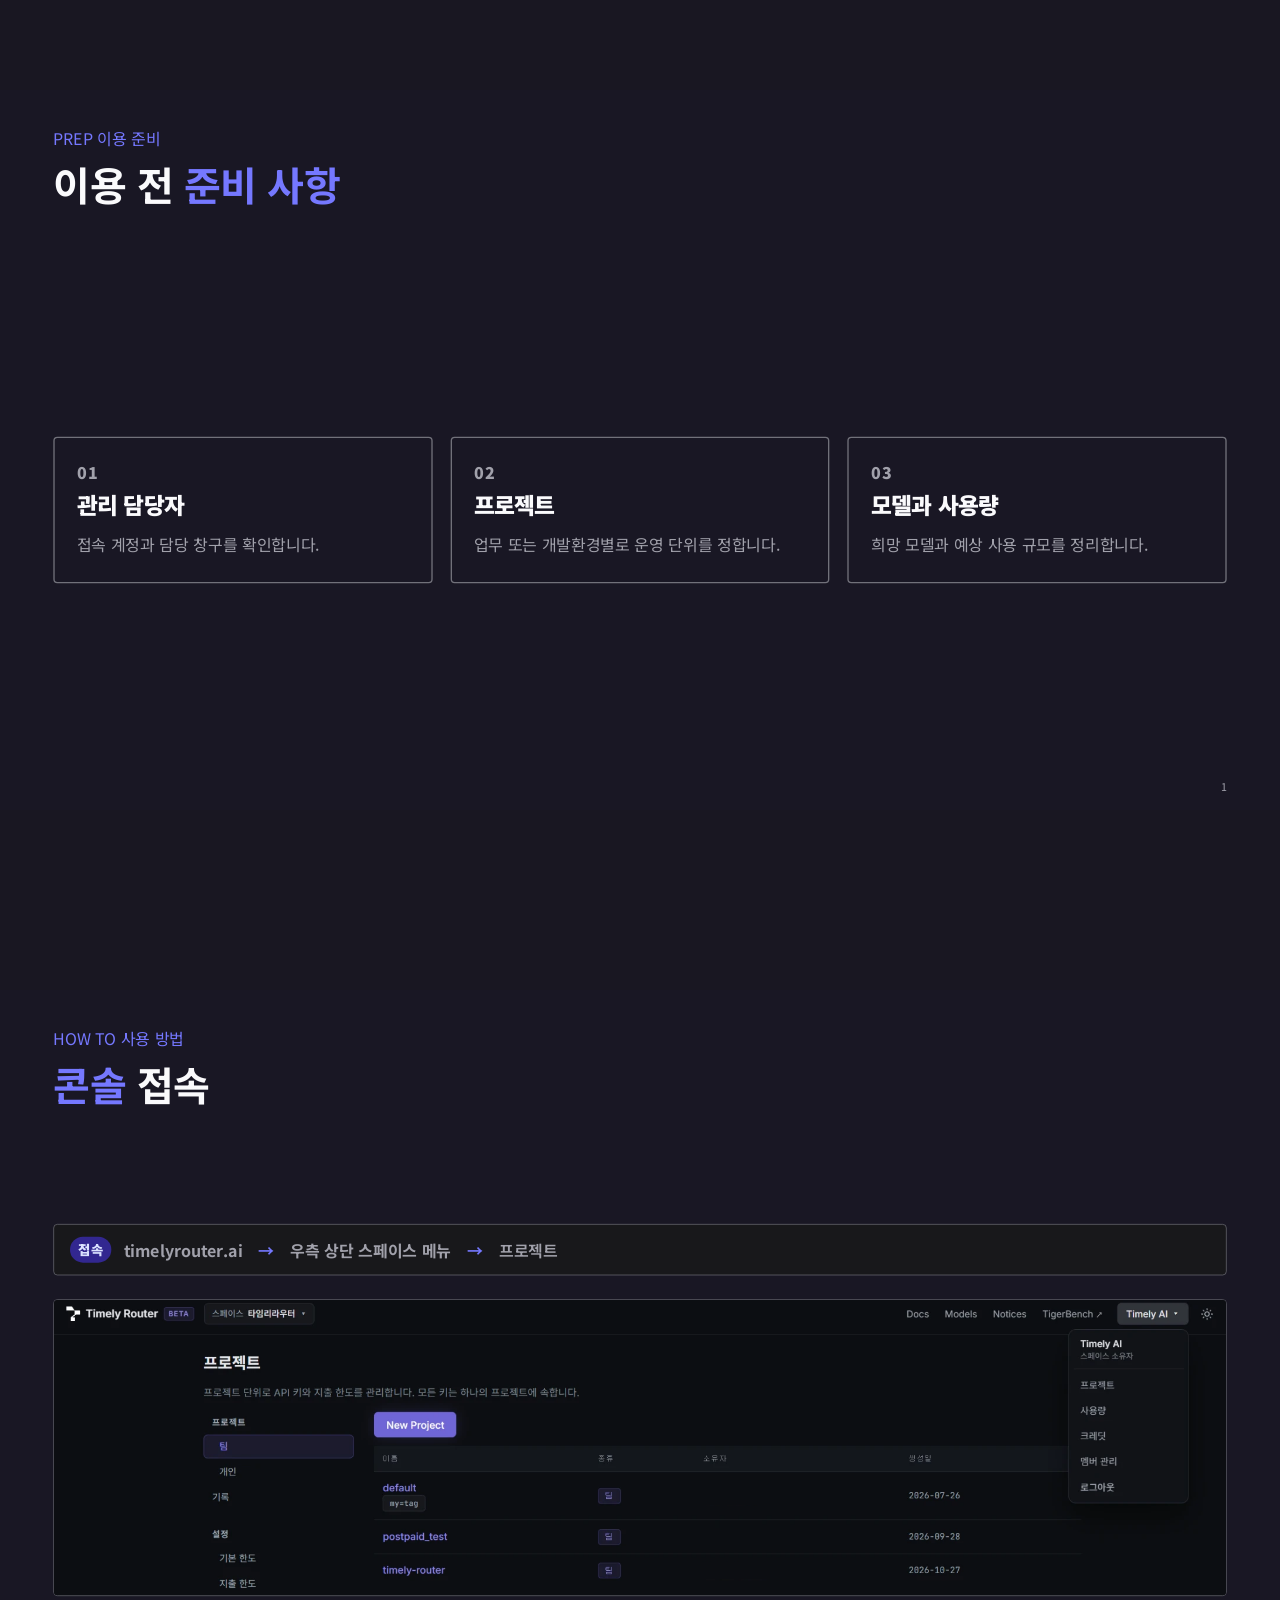
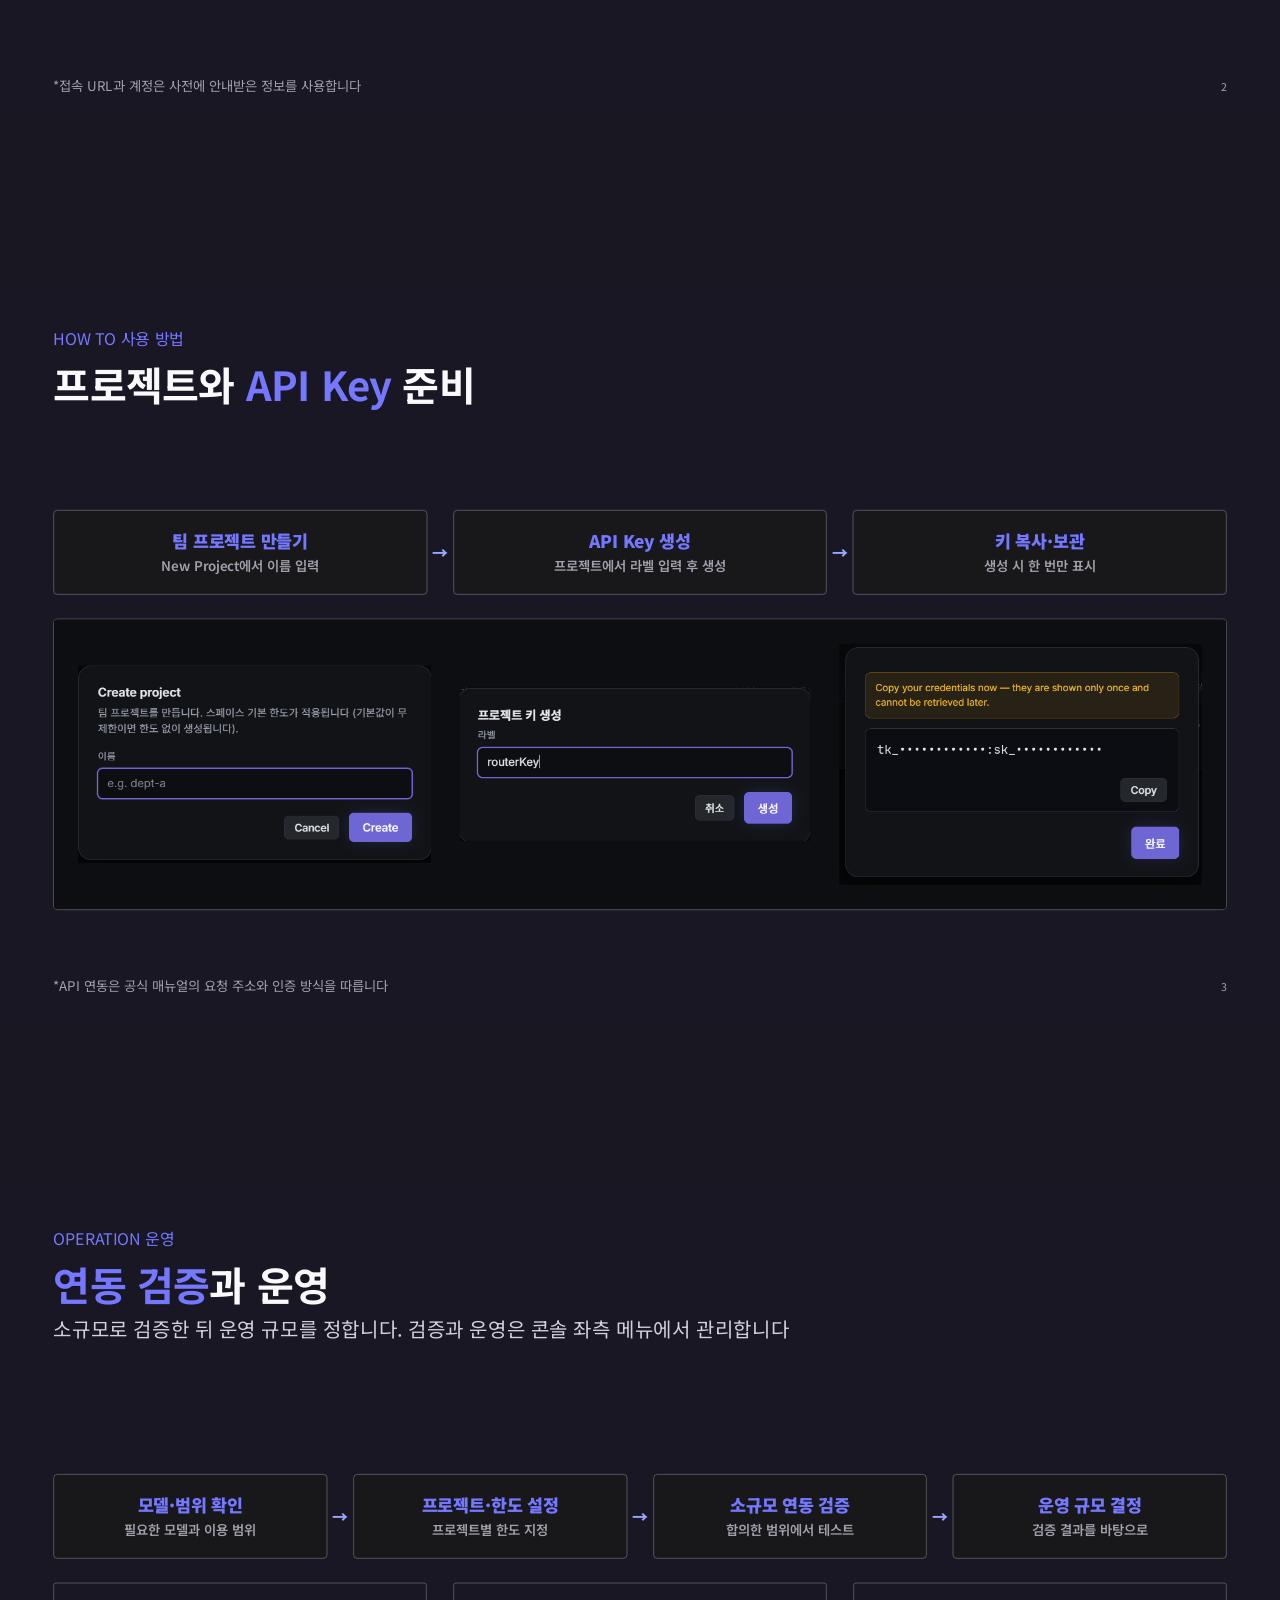
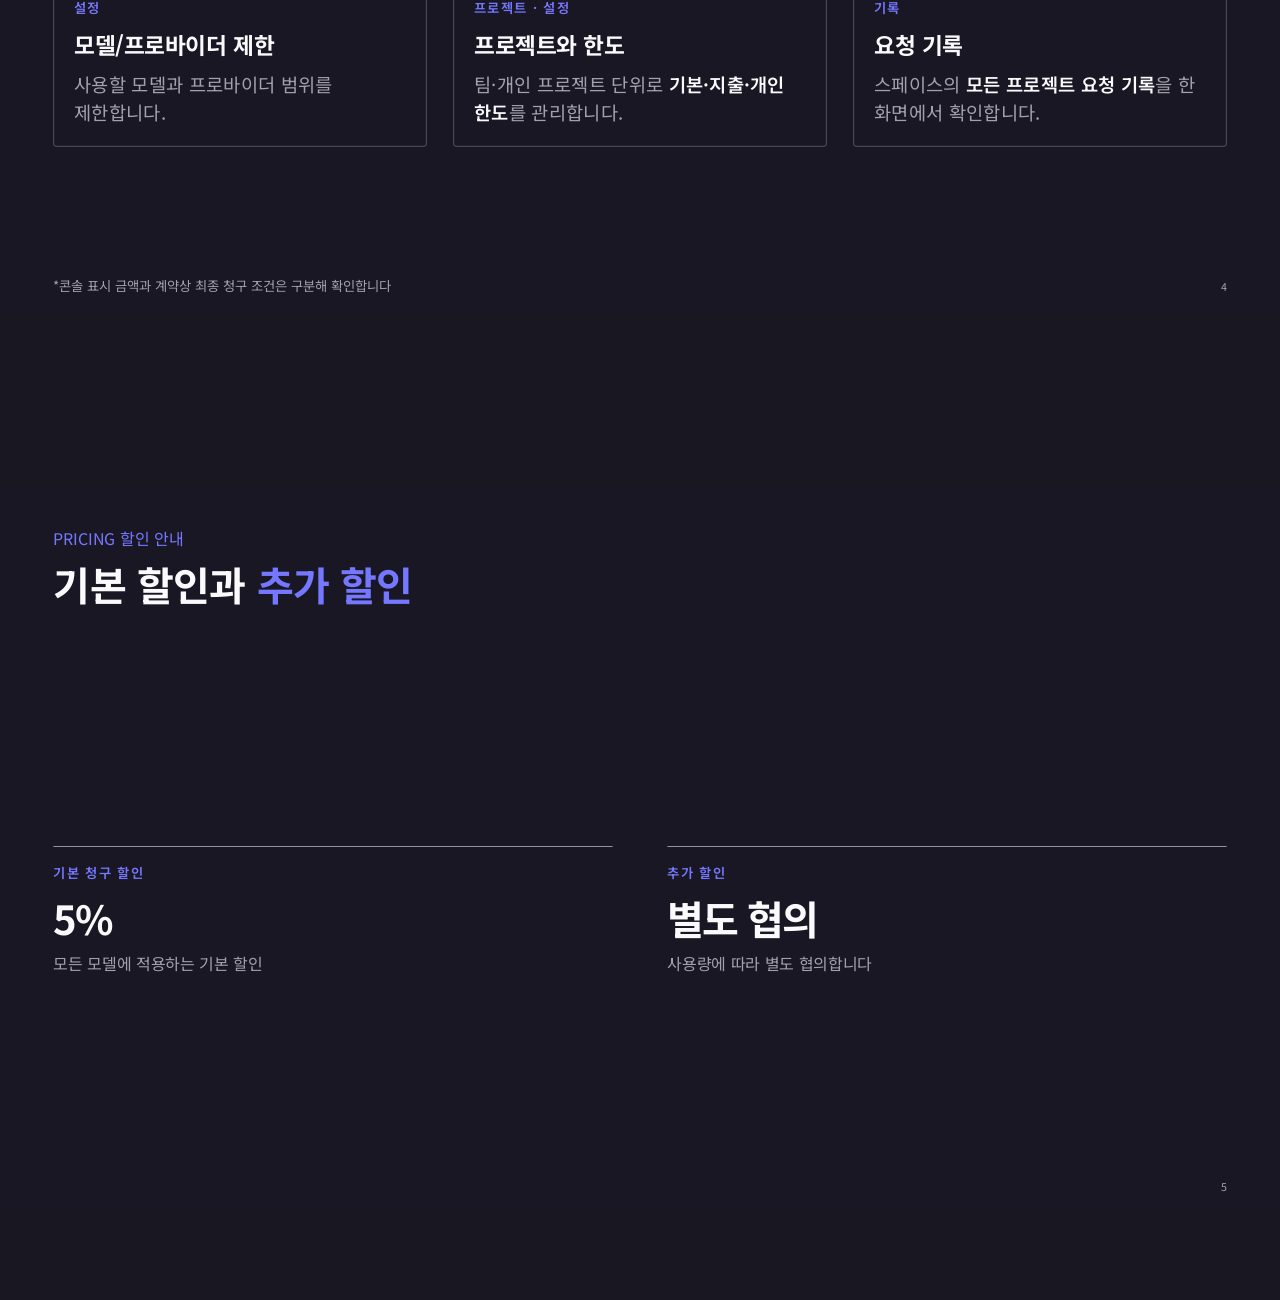
==== commit 0e6b42e2: "Set 5% base discount, drop Audit Log, describe request log page Co-Authored-By: Claude Opus 5.5 <nor" ====
--- a/decks/timely-router-sk/deck.dark.html
+++ b/decks/timely-router-sk/deck.dark.html
@@ -573,7 +573,7 @@
 <div class="slide body">
   <div class="eyebrow">OPERATION 운영</div>
   <h2 class="title"><span class="hl">연동 검증</span>과 운영</h2>
-  <div class="sub">소규모로 검증한 뒤 운영 규모를 정합니다. 단계별 설정은 콘솔 좌측 메뉴에서 합니다</div>
+  <div class="sub">소규모로 검증한 뒤 운영 규모를 정합니다. 검증과 운영은 콘솔 좌측 메뉴에서 관리합니다</div>
   <div class="well">
     <div class="pipeline">
       <div class="step"><b>모델·범위 확인</b><span>필요한 모델과 이용 범위</span></div><span class="arrow">→</span>
@@ -581,11 +581,10 @@
       <div class="step"><b>소규모 연동 검증</b><span>합의한 범위에서 테스트</span></div><span class="arrow">→</span>
       <div class="step"><b>운영 규모 결정</b><span>검증 결과를 바탕으로</span></div>
     </div>
-    <div class="cards four">
-      <div class="card"><div class="kicker">설정</div><h4>모델/프로바이더 제한</h4><p>사용할 모델과 프로바이더 범위를 정합니다.</p></div>
-      <div class="card"><div class="kicker">프로젝트 · 설정</div><h4>팀·개인 프로젝트와 한도</h4><p><b>기본·지출·개인 한도</b>를 지정합니다.</p></div>
-      <div class="card"><div class="kicker">메뉴</div><h4>기록</h4><p>테스트 결과를 기록에서 확인합니다.</p></div>
-      <div class="card"><div class="kicker">설정</div><h4>Audit Log</h4><p>운영 중 변경 내역을 확인합니다.</p></div>
+    <div class="cards">
+      <div class="card"><div class="kicker">설정</div><h4>모델/프로바이더 제한</h4><p>사용할 모델과 프로바이더 범위를 제한합니다.</p></div>
+      <div class="card"><div class="kicker">프로젝트 · 설정</div><h4>프로젝트와 한도</h4><p>팀·개인 프로젝트 단위로 <b>기본·지출·개인 한도</b>를 관리합니다.</p></div>
+      <div class="card"><div class="kicker">기록</div><h4>요청 기록</h4><p>스페이스의 <b>모든 프로젝트 요청 기록</b>을 한 화면에서 확인합니다.</p></div>
     </div>
   </div>
   <div class="foot">*콘솔 표시 금액과 계약상 최종 청구 조건은 구분해 확인합니다</div>
@@ -593,15 +592,15 @@
 </div>
 </section>
 
-<!-- 원본 06 · 기본 할인과 추가 협의 (할인율은 확정 후 반영) -->
+<!-- 원본 06 · 기본 할인과 추가 협의 -->
 <section>
 <div class="slide body">
   <div class="eyebrow">PRICING 할인 안내</div>
   <h2 class="title">기본 할인과 <span class="hl">추가 할인</span></h2>
   <div class="well">
     <div class="stat-tiles two">
-      <div class="stat-tile"><div class="label">기본 청구 할인</div><div class="value">별도 협의</div><p>모든 모델에 적용하는 기본 할인</p></div>
-      <div class="stat-tile"><div class="label">추가 할인</div><div class="value">별도 협의</div><p>특정 모델의 사용량 약정에 따라 추가 할인</p></div>
+      <div class="stat-tile"><div class="label">기본 청구 할인</div><div class="value">5%</div><p>모든 모델에 적용하는 기본 할인</p></div>
+      <div class="stat-tile"><div class="label">추가 할인</div><div class="value">별도 협의</div><p>사용량에 따라 별도 협의합니다</p></div>
     </div>
   </div>
   <div class="page"></div>
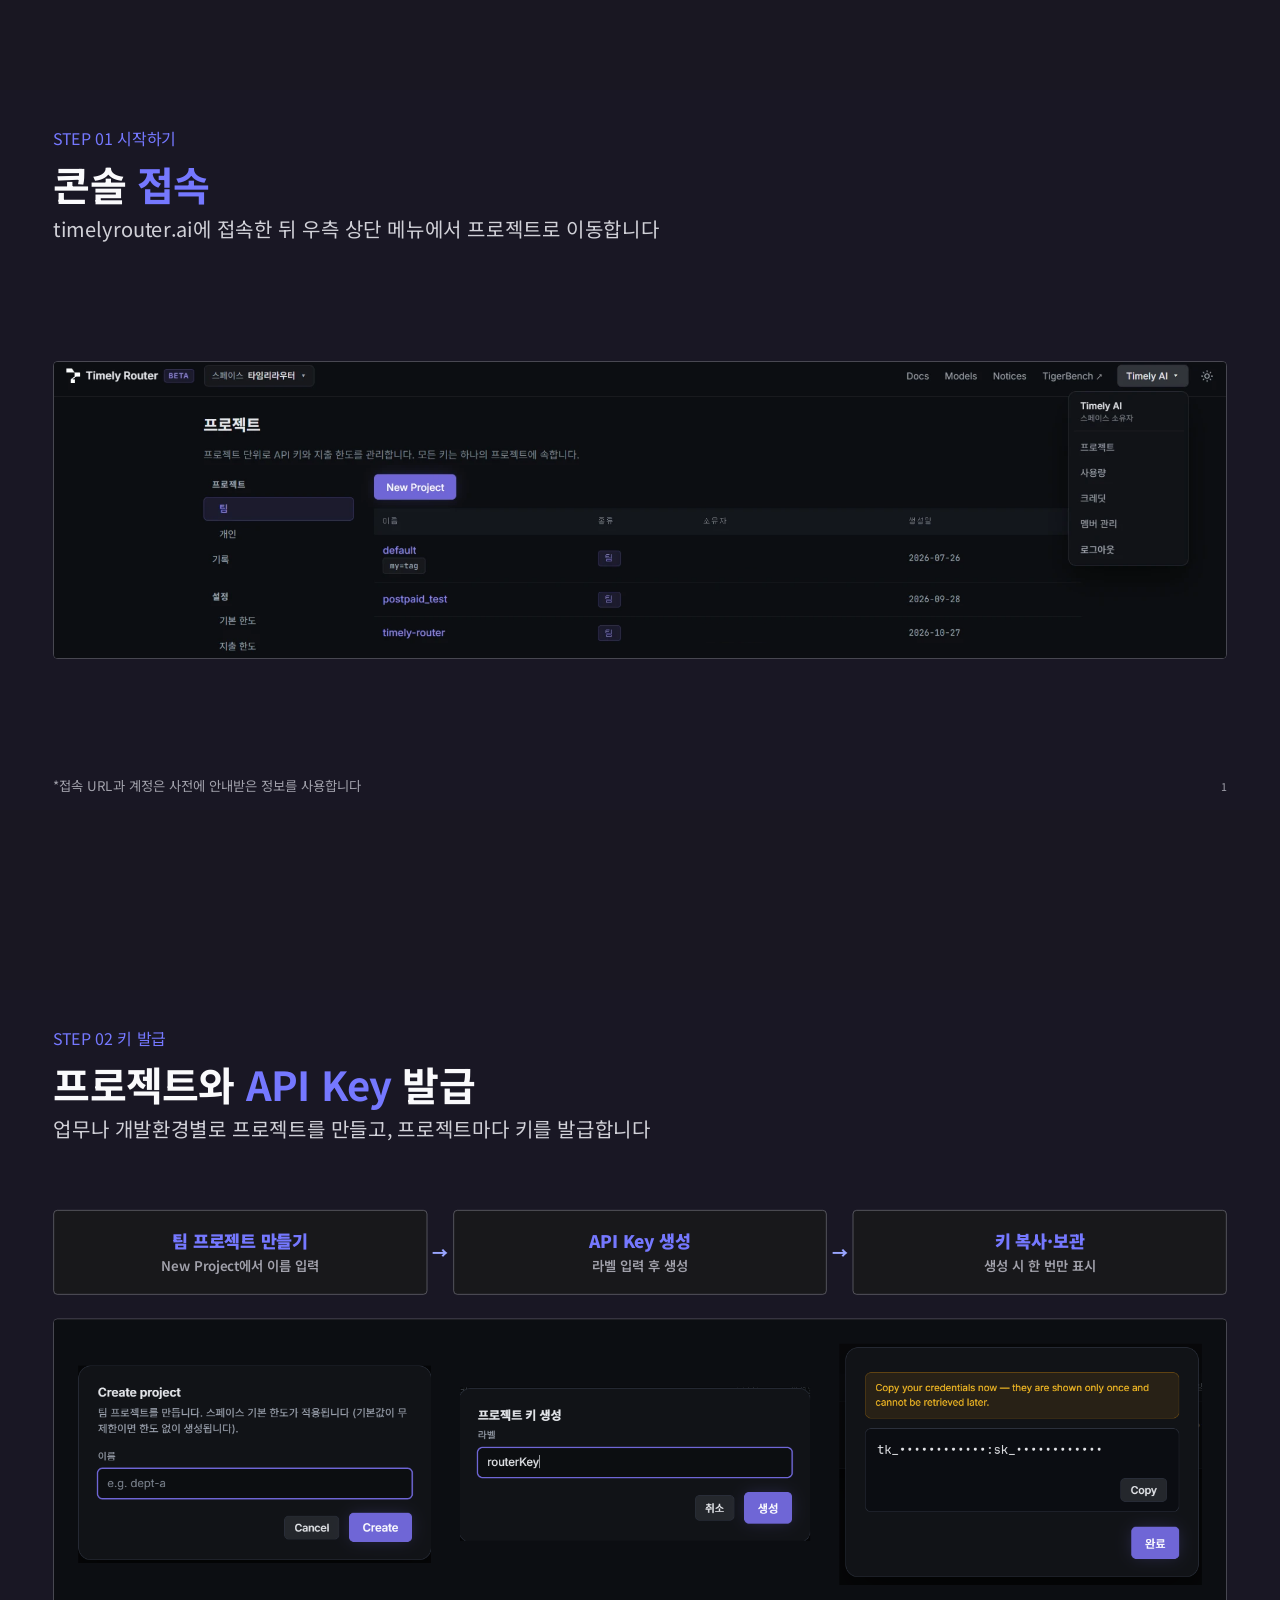
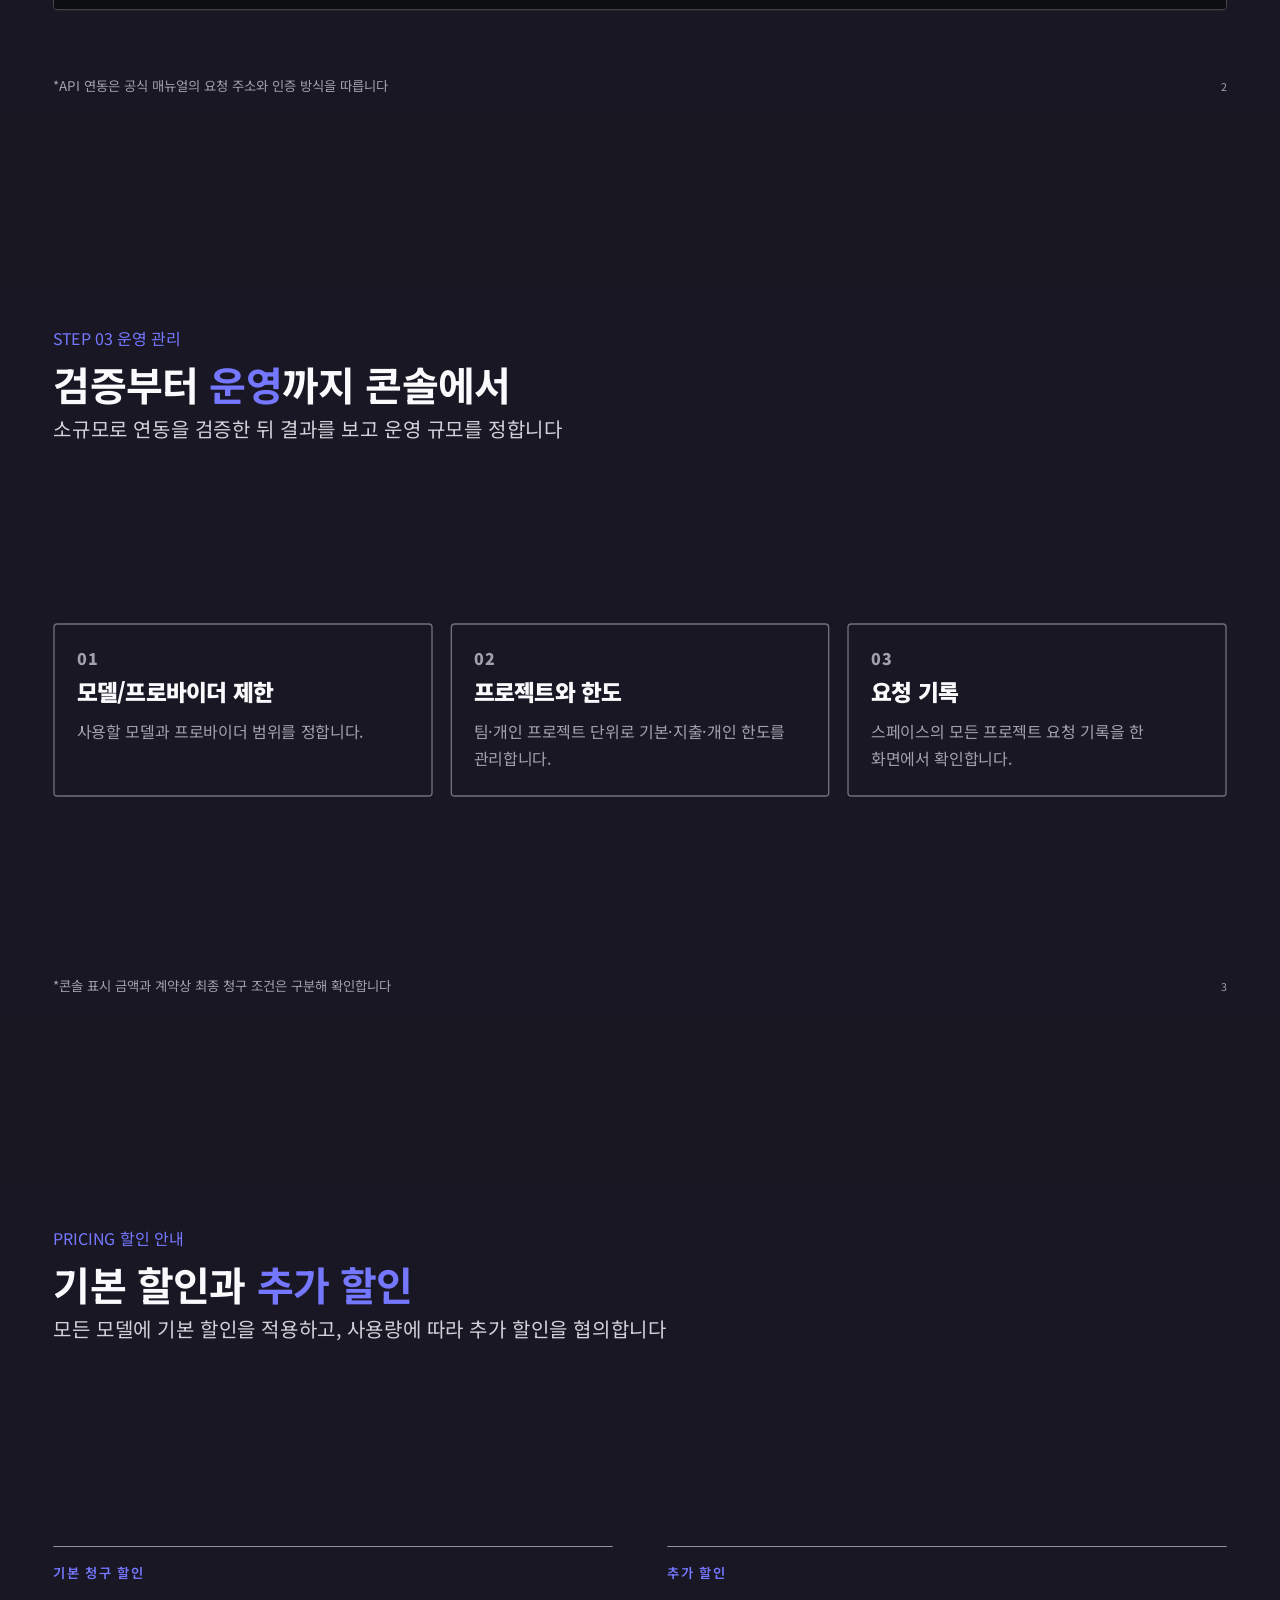
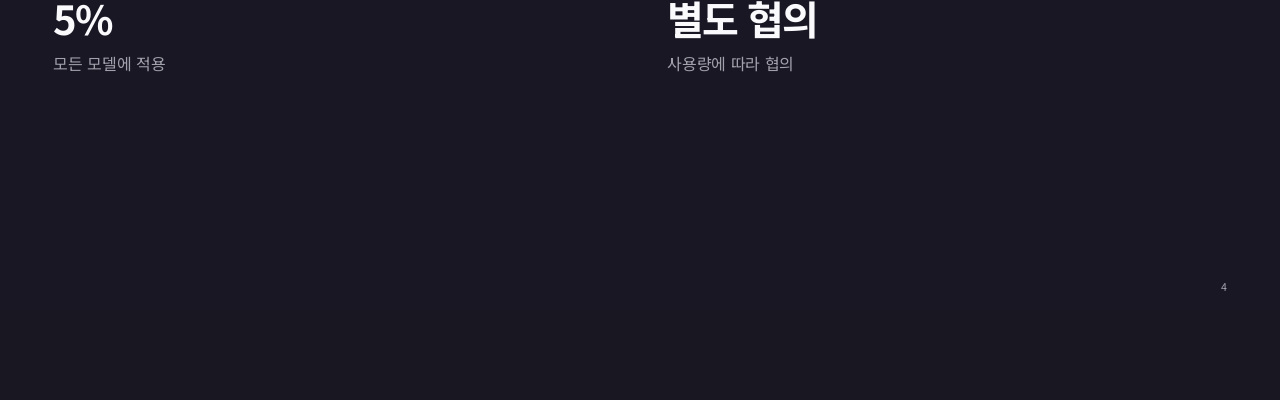
==== commit 6f2fb745: "Tidy Router deck into 4 consistent slides Co-Authored-By: Claude Opus 5.5 <noreply@anthropic.com> Cl" ====
--- a/decks/timely-router-sk/deck.dark.html
+++ b/decks/timely-router-sk/deck.dark.html
@@ -2,7 +2,7 @@
 <html data-theme="dark" lang="ko">
 <head>
 <meta charset="utf-8">
-<title>Router 사용 방법과 할인 안내 (삽입용 본문 6장)</title>
+<title>Router 사용 방법과 할인 안내 (삽입용 본문 4장)</title>
 <style>
 /* ============================================================================
    upstage-deck.css — Upstage Deck (1920×1080)  ·  skill v2.1
@@ -520,45 +520,30 @@
 <body>
 <div class="deck">
 
-<!-- 원본 02 · 이용 전 준비 사항 -->
+<!-- 1 · 콘솔 접속 (원본 03) -->
 <section>
 <div class="slide body">
-  <div class="eyebrow">PREP 이용 준비</div>
-  <h2 class="title">이용 전 <span class="hl">준비 사항</span></h2>
+  <div class="eyebrow">STEP 01 시작하기</div>
+  <h2 class="title">콘솔 <span class="hl">접속</span></h2>
+  <div class="sub">timelyrouter.ai에 접속한 뒤 우측 상단 메뉴에서 프로젝트로 이동합니다</div>
   <div class="well">
-    <div class="concept-cards">
-      <div class="concept-card"><div class="no">01</div><h4>관리 담당자</h4><p>접속 계정과 담당 창구를 확인합니다.</p></div>
-      <div class="concept-card"><div class="no">02</div><h4>프로젝트</h4><p>업무 또는 개발환경별로 운영 단위를 정합니다.</p></div>
-      <div class="concept-card"><div class="no">03</div><h4>모델과 사용량</h4><p>희망 모델과 예상 사용 규모를 정리합니다.</p></div>
-    </div>
-  </div>
-  <div class="page"></div>
-</div>
-</section>
-
-<!-- 원본 03 · 콘솔 접속 (방법 B만 유지) -->
-<section>
-<div class="slide body">
-  <div class="eyebrow">HOW TO 사용 방법</div>
-  <h2 class="title"><span class="hl">콘솔</span> 접속</h2>
-  <div class="well">
-    <div class="example-line"><span class="badge">접속</span><span>timelyrouter.ai</span><span class="arrow">→</span><span>우측 상단 스페이스 메뉴</span><span class="arrow">→</span><span class="result">프로젝트</span></div>
-    <div class="screen-panel"><div class="frame"><img src="[data-uri]" alt="Timely Router 프로젝트 화면과 우측 상단 메뉴" style="max-height:500px"></div></div>
+    <div class="screen-panel"><div class="frame"><img src="[data-uri]